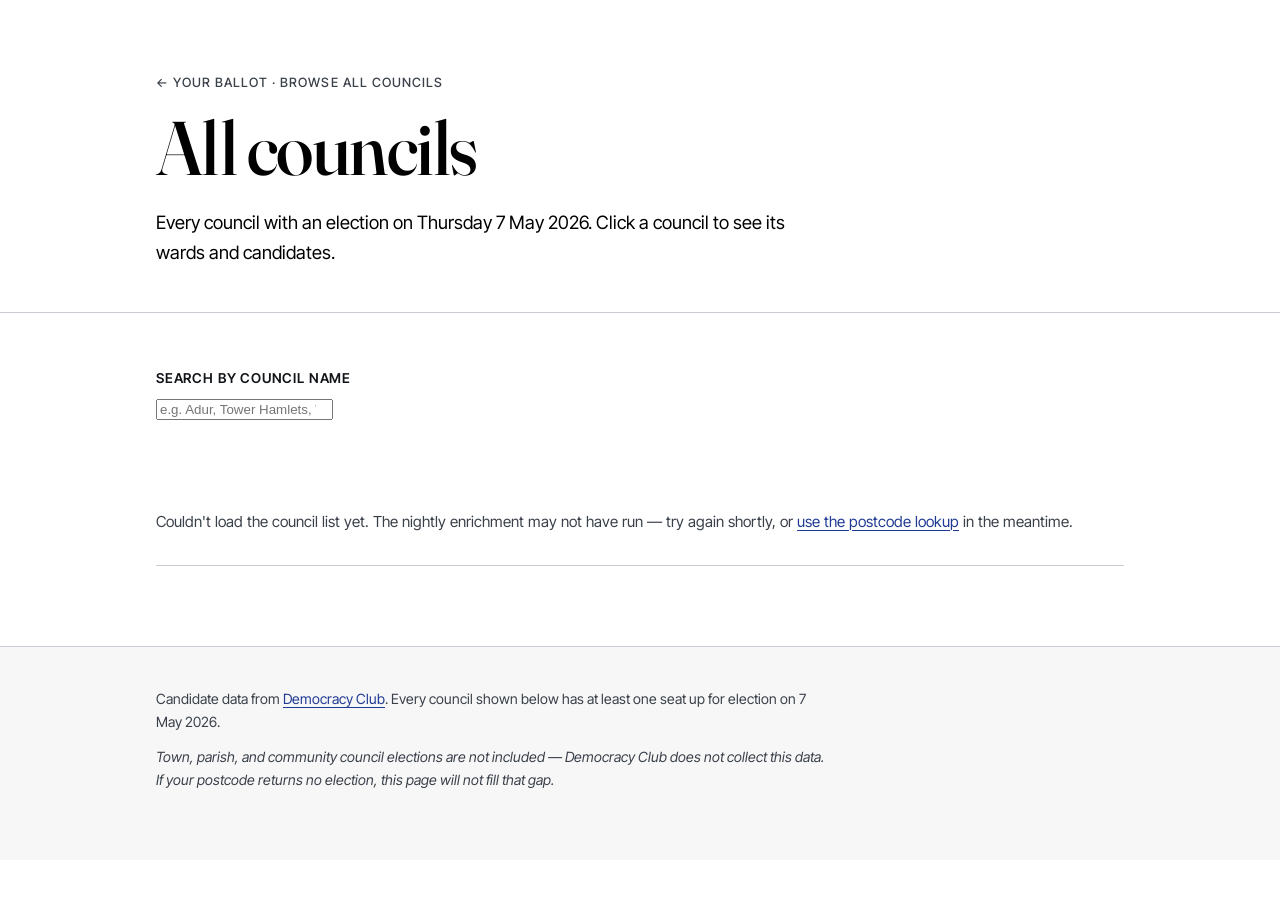
==== all.html @ 271aed16 "Add browse page for all councils with 7 May 2026 elections - all.html: searchable, expandable list o" ====
<!DOCTYPE html>
<html lang="en-GB">
<head>
  <meta charset="UTF-8" />
  <meta name="viewport" content="width=device-width, initial-scale=1.0" />
  <meta name="color-scheme" content="light only" />
  <meta name="theme-color" content="#ffffff" />
  <title>Browse all councils · Your Ballot</title>
  <meta name="description" content="Every UK council with elections on Thursday 7 May 2026, with wards and candidates." />

  <link rel="preconnect" href="https://fonts.googleapis.com" />
  <link rel="preconnect" href="https://fonts.gstatic.com" crossorigin />
  <link
    href="https://fonts.googleapis.com/css2?family=Fraunces:opsz,wght@9..144,400;9..144,500;9..144,600;9..144,700&family=Inter+Tight:wght@400;500;600&display=swap"
    rel="stylesheet"
  />

  <link rel="stylesheet" href="css/styles.css" />
</head>
<body>
  <a href="#main" class="skip-link">Skip to content</a>

  <header class="site-header">
    <div class="container">
      <p class="eyebrow"><a href="./" class="back-link">← Your Ballot</a> &middot; Browse all councils</p>
      <h1 class="site-title">All councils</h1>
      <p class="site-tagline" id="all-tagline">
        Every council with an election on Thursday 7 May 2026.
        Click a council to see its wards and candidates.
      </p>
    </div>
  </header>

  <main id="main" class="container">

    <section class="search-section" aria-labelledby="search-heading">
      <h2 id="search-heading" class="visually-hidden">Search councils</h2>
      <label for="council-search" class="postcode-label">Search by council name</label>
      <div class="postcode-row">
        <input
          id="council-search"
          type="search"
          inputmode="text"
          autocomplete="off"
          spellcheck="false"
          placeholder="e.g. Adur, Tower Hamlets, Westminster"
        />
      </div>
      <p id="all-summary" class="postcode-help" aria-live="polite">Loading councils…</p>
    </section>

    <section class="status-region" id="all-status" aria-live="polite"></section>

    <section id="council-list" class="council-list" aria-label="Councils list"></section>

    <section id="no-match" class="no-election" hidden>
      <h2>No councils match your search</h2>
      <p>Try a different name or clear the search box to see all councils.</p>
    </section>
  </main>

  <footer class="site-footer">
    <div class="container">
      <p>
        Candidate data from
        <a href="https://candidates.democracyclub.org.uk/" rel="noopener">Democracy Club</a>.
        Every council shown below has at least one seat up for election on 7 May 2026.
      </p>
      <p class="disclaimer">
        Town, parish, and community council elections are not included — Democracy Club does not
        collect this data. If your postcode returns no election, this page will not fill that gap.
      </p>
    </div>
  </footer>

  <script src="js/all.js" defer></script>
</body>
</html>
---- css/styles.css ----
/* ============================================================
   Your Ballot — Clean, minimal, serious
   ============================================================ */

html {
  color-scheme: light only;
  background: #ffffff;
}

:root {
  --ink:        #000000;  /* pure black for main body text */
  --ink-soft:   #111418;  /* near-black for secondary text */
  --ink-mute:   #3a4049;  /* darker grey for labels/meta (was #6b7280) */
  --line:       #c9cdd3;  /* stronger so structure reads clearly */
  --line-soft:  #e7e7ea;
  --paper:      #ffffff;
  --paper-alt:  #f7f7f8;
  --accent:     #1f3a93;  /* deep civic blue, used sparingly */
  --accent-ink: #ffffff;
  --danger:     #a01810;

  --serif: "Fraunces", Georgia, "Times New Roman", serif;
  --sans:  "Inter Tight", -apple-system, BlinkMacSystemFont, "Segoe UI", sans-serif;

  --max:   1040px;
  --pad:   clamp(1.25rem, 3vw, 2.25rem);
}

/* ---------- Reset-ish ---------- */
*, *::before, *::after { box-sizing: border-box; }
html { -webkit-text-size-adjust: 100%; }
body {
  margin: 0;
  font-family: var(--sans);
  color: var(--ink);
  background: var(--paper);
  line-height: 1.65;
  font-size: 18px;
  -webkit-font-smoothing: antialiased;
  -moz-osx-font-smoothing: grayscale;
}
img { max-width: 100%; display: block; }
a { color: var(--accent); text-decoration-thickness: 1px; text-underline-offset: 3px; }
a:hover { text-decoration-thickness: 2px; }

/* Accessibility helpers */
.visually-hidden {
  position: absolute !important;
  width: 1px; height: 1px;
  margin: -1px; padding: 0; overflow: hidden;
  clip: rect(0 0 0 0); white-space: nowrap; border: 0;
}
.skip-link {
  position: absolute; left: -9999px; top: 0;
  background: var(--ink); color: var(--paper);
  padding: .75rem 1rem; z-index: 999;
}
.skip-link:focus { left: 1rem; top: 1rem; }

/* ---------- Layout ---------- */
.container {
  max-width: var(--max);
  margin: 0 auto;
  padding-left:  var(--pad);
  padding-right: var(--pad);
}

/* ---------- Header ---------- */
.site-header {
  padding-top:    clamp(3rem, 8vh, 6rem);
  padding-bottom: clamp(2rem, 5vh, 3.5rem);
  border-bottom: 1px solid var(--line);
}
.eyebrow {
  font-size: .8rem;
  letter-spacing: .08em;
  text-transform: uppercase;
  color: var(--ink-mute);
  margin: 0 0 1rem;
  font-weight: 500;
}
.site-title {
  font-family: var(--serif);
  font-weight: 500;
  font-size: clamp(2.75rem, 7vw, 4.75rem);
  letter-spacing: -0.02em;
  line-height: 1.02;
  margin: 0 0 1.25rem;
  font-variation-settings: "opsz" 144;
}
.site-tagline {
  font-size: 1.15rem;
  max-width: 36em;
  color: var(--ink);
  margin: 0;
}

/* ---------- Search ---------- */
.search-section {
  padding-top:    clamp(2.5rem, 6vh, 4rem);
  padding-bottom: clamp(2rem, 5vh, 3rem);
}
.postcode-form { max-width: 560px; }
.postcode-label {
  display: block;
  font-size: .85rem;
  font-weight: 600;
  text-transform: uppercase;
  letter-spacing: .06em;
  color: var(--ink-soft);
  margin-bottom: .6rem;
}
.postcode-row {
  display: flex;
  gap: .5rem;
  align-items: stretch;
}
#postcode-input {
  flex: 1 1 auto;
  min-width: 0;
  font: inherit;
  font-size: 1.15rem;
  padding: .9rem 1rem;
  border: 1.5px solid var(--ink);
  border-radius: 0;
  background: var(--paper);
  color: var(--ink);
  text-transform: uppercase;
  letter-spacing: .04em;
  transition: border-color .15s ease;
}
#postcode-input::placeholder { color: var(--ink-mute); text-transform: none; letter-spacing: 0; }
#postcode-input:focus {
  outline: 3px solid var(--accent);
  outline-offset: 2px;
}
#postcode-submit {
  font: inherit;
  font-weight: 600;
  font-size: 1rem;
  padding: .9rem 1.5rem;
  background: var(--ink);
  color: var(--paper);
  border: 1.5px solid var(--ink);
  cursor: pointer;
  display: inline-flex;
  align-items: center;
  gap: .5rem;
  transition: background .15s ease, color .15s ease;
  white-space: nowrap;
}
#postcode-submit:hover:not([disabled]) { background: var(--accent); border-color: var(--accent); }
#postcode-submit[disabled] { opacity: .6; cursor: progress; }
#postcode-submit .btn-spinner {
  display: none;
  width: 14px; height: 14px;
  border: 2px solid currentColor;
  border-right-color: transparent;
  border-radius: 50%;
  animation: spin .7s linear infinite;
}
#postcode-submit.is-loading .btn-spinner { display: inline-block; }
@keyframes spin { to { transform: rotate(360deg); } }

.postcode-help {
  margin: .75rem 0 0;
  font-size: .9rem;
  color: var(--ink-mute);
}
.postcode-error {
  margin: .9rem 0 0;
  font-size: .95rem;
  color: var(--danger);
  font-weight: 500;
}

/* ---------- Status ---------- */
.status-region { min-height: 1px; }
.status-msg {
  padding: 1rem 0;
  color: var(--ink-mute);
  font-size: .95rem;
}

/* ---------- Results ---------- */
.results { padding-bottom: 5rem; }
.results-header {
  padding: 2rem 0 2.5rem;
  border-top: 1px solid var(--line);
}
.results-kicker {
  margin: 0 0 .5rem;
  font-size: .8rem;
  letter-spacing: .08em;
  text-transform: uppercase;
  color: var(--ink-mute);
  font-weight: 500;
}
.results-heading {
  font-family: var(--serif);
  font-weight: 500;
  font-size: clamp(1.75rem, 4vw, 2.5rem);
  letter-spacing: -0.015em;
  line-height: 1.1;
  margin: 0 0 .5rem;
}
.results-sub {
  margin: 0;
  color: var(--ink);
  font-size: 1.05rem;
}

.results-grid {
  display: grid;
  gap: 0;
  border-top: 1px solid var(--line);
}

/* Candidate row - editorial list style */
.candidate {
  display: grid;
  grid-template-columns: minmax(0, 1fr) auto;
  gap: 1.5rem;
  padding: 1.75rem 0;
  border-bottom: 1px solid var(--line);
  align-items: start;
}
.candidate-main { min-width: 0; }
.candidate-name {
  font-family: var(--serif);
  font-weight: 500;
  font-size: 1.5rem;
  letter-spacing: -0.01em;
  line-height: 1.2;
  margin: 0 0 .25rem;
}
.candidate-party {
  display: inline-flex;
  align-items: center;
  gap: .5rem;
  font-size: 1rem;
  color: var(--ink);
  font-weight: 500;
}
.party-swatch {
  width: 10px; height: 10px;
  border-radius: 50%;
  background: var(--ink-mute);
  flex-shrink: 0;
}
.candidate-links {
  margin-top: .75rem;
  display: flex;
  flex-wrap: wrap;
  gap: .4rem .75rem;
  font-size: .9rem;
}
.candidate-links a {
  color: var(--ink-soft);
  text-decoration: none;
  border-bottom: 1px solid var(--line);
  padding-bottom: 1px;
  transition: color .15s, border-color .15s;
}
.candidate-links a:hover { color: var(--accent); border-bottom-color: var(--accent); }

.candidate-aside {
  text-align: right;
  font-size: .85rem;
  color: var(--ink-mute);
  white-space: nowrap;
}

/* ---------- Parties ---------- */
.parties-section {
  margin-top: 4rem;
  padding-top: 3rem;
  border-top: 1px solid var(--line);
}
.parties-heading {
  font-family: var(--serif);
  font-weight: 500;
  font-size: clamp(1.5rem, 3vw, 2rem);
  letter-spacing: -0.015em;
  margin: 0 0 .5rem;
}
.parties-note {
  color: var(--ink-mute);
  font-size: .95rem;
  margin: 0 0 2rem;
  max-width: 38em;
}
.parties-grid {
  display: grid;
  grid-template-columns: repeat(auto-fit, minmax(280px, 1fr));
  gap: 0;
  border-top: 1px solid var(--line);
}
.party-card {
  padding: 1.75rem 1.5rem 1.75rem 0;
  border-bottom: 1px solid var(--line);
  border-right: 1px solid var(--line);
}
.party-card:nth-child(even)  { padding-left: 1.5rem; padding-right: 0; border-right: none; }
@media (max-width: 640px) {
  .party-card, .party-card:nth-child(even) {
    padding: 1.5rem 0;
    border-right: none;
  }
}
.party-card-head {
  display: flex;
  align-items: center;
  gap: .75rem;
  margin-bottom: .85rem;
}
.party-card-name {
  font-family: var(--serif);
  font-weight: 500;
  font-size: 1.25rem;
  letter-spacing: -0.01em;
  margin: 0;
}
.party-card-swatch {
  width: 14px; height: 14px;
  border-radius: 50%;
  background: var(--ink-mute);
}
.party-card-summary {
  margin: 0 0 1rem;
  color: var(--ink);
  font-size: 1rem;
  line-height: 1.6;
}
.party-card-themes {
  list-style: none;
  padding: 0;
  margin: 0 0 1rem;
  display: flex;
  flex-wrap: wrap;
  gap: .35rem;
}
.party-card-themes li {
  font-size: .8rem;
  color: var(--ink-soft);
  padding: .2rem .55rem;
  border: 1px solid var(--line);
  border-radius: 999px;
  background: var(--paper-alt);
}
.party-card-link {
  font-size: .85rem;
  font-weight: 500;
}

/* ---------- No election ---------- */
.no-election {
  padding: 3rem 0 5rem;
  border-top: 1px solid var(--line);
  max-width: 42em;
}
.no-election h2 {
  font-family: var(--serif);
  font-weight: 500;
  font-size: clamp(1.5rem, 3vw, 2rem);
  letter-spacing: -0.015em;
  margin: 0 0 1rem;
}
.no-election p { color: var(--ink); }

/* ---------- Footer ---------- */
.site-footer {
  border-top: 1px solid var(--line);
  padding: 2.5rem 0 3.5rem;
  font-size: .88rem;
  color: var(--ink-mute);
  background: var(--paper-alt);
}
.site-footer p { margin: 0 0 .75rem; max-width: 48em; }
.site-footer .disclaimer { font-style: italic; }

/* ---------- Small screens ---------- */
@media (max-width: 560px) {
  .postcode-row { flex-direction: column; }
  #postcode-submit { width: 100%; justify-content: center; }
  .candidate {
    grid-template-columns: 1fr;
    gap: .5rem;
  }
  .candidate-aside { text-align: left; }
}

/* ---------- Browse link on home page ---------- */
.browse-link {
  margin: 1.75rem 0 0;
  font-size: 1rem;
  color: var(--ink-mute);
}
.browse-link a {
  color: var(--ink);
  text-decoration: none;
  border-bottom: 1.5px solid var(--ink);
  padding-bottom: 2px;
  transition: color .15s, border-color .15s;
}
.browse-link a:hover {
  color: var(--accent);
  border-bottom-color: var(--accent);
}

/* ---------- Back link in eyebrow on all.html ---------- */
.back-link {
  color: var(--ink-mute);
  text-decoration: none;
  border-bottom: 1px solid transparent;
  transition: color .15s, border-color .15s;
}
.back-link:hover {
  color: var(--ink);
  border-bottom-color: var(--ink);
}

/* ---------- Council list (all.html) ---------- */
.council-list {
  padding-bottom: 5rem;
  border-top: 1px solid var(--line);
}
.council-row {
  border-bottom: 1px solid var(--line);
}
.council-toggle {
  width: 100%;
  display: grid;
  grid-template-columns: minmax(0, 1fr) auto auto;
  gap: 1rem;
  align-items: baseline;
  padding: 1.4rem 0;
  background: none;
  border: 0;
  font: inherit;
  color: inherit;
  text-align: left;
  cursor: pointer;
  transition: background .1s ease;
}
.council-toggle:hover {
  background: var(--paper-alt);
}
.council-toggle:focus-visible {
  outline: 3px solid var(--accent);
  outline-offset: 2px;
}
.council-name {
  font-family: var(--serif);
  font-weight: 500;
  font-size: 1.3rem;
  letter-spacing: -0.01em;
  line-height: 1.25;
  color: var(--ink);
}
.council-meta {
  font-size: .88rem;
  color: var(--ink-mute);
  justify-self: end;
  white-space: nowrap;
}
.council-chevron {
  font-size: 1rem;
  color: var(--ink-mute);
  transition: transform .18s ease;
  display: inline-block;
  width: 1rem;
  text-align: center;
}
.council-row.is-open .council-chevron {
  transform: rotate(90deg);
  color: var(--ink);
}

.council-wards {
  padding: 0 0 2rem 0;
  border-top: 1px solid var(--line-soft);
  background: var(--paper-alt);
}
.ward {
  padding: 1.2rem clamp(.5rem, 2vw, 1.25rem);
  border-bottom: 1px solid var(--line-soft);
}
.ward:last-child { border-bottom: 0; }
.ward-head {
  margin-bottom: .75rem;
}
.ward-name {
  font-family: var(--serif);
  font-weight: 500;
  font-size: 1.1rem;
  letter-spacing: -0.005em;
  margin: 0 0 .15rem;
  color: var(--ink);
}
.ward-meta {
  margin: 0;
  font-size: .82rem;
  color: var(--ink-mute);
  letter-spacing: .02em;
}
.candidate-list {
  list-style: none;
  padding: 0;
  margin: 0;
  display: grid;
  gap: .2rem;
}
.candidate-item {
  display: grid;
  grid-template-columns: minmax(0, 1.2fr) minmax(0, 1fr) auto;
  gap: 1rem;
  align-items: baseline;
  padding: .55rem 0;
  border-bottom: 1px dotted var(--line);
  font-size: .95rem;
}
.candidate-item:last-child { border-bottom: 0; }
.candidate-item-name {
  color: var(--ink);
  font-weight: 500;
  overflow: hidden;
  text-overflow: ellipsis;
}
.candidate-item-party {
  display: inline-flex;
  align-items: center;
  gap: .4rem;
  color: var(--ink-soft);
  overflow: hidden;
  text-overflow: ellipsis;
}
.candidate-item-link {
  font-size: .85rem;
  color: var(--ink-soft);
  text-decoration: none;
  border-bottom: 1px solid var(--line);
  padding-bottom: 1px;
  white-space: nowrap;
  transition: color .15s, border-color .15s;
}
.candidate-item-link:hover {
  color: var(--accent);
  border-bottom-color: var(--accent);
}

@media (max-width: 640px) {
  .council-toggle {
    grid-template-columns: minmax(0, 1fr) auto;
    gap: .5rem;
    align-items: start;
  }
  .council-meta {
    grid-column: 1 / -1;
    justify-self: start;
    white-space: normal;
    font-size: .82rem;
  }
  .council-chevron {
    grid-row: 1;
    grid-column: 2;
    align-self: center;
  }
  .candidate-item {
    grid-template-columns: 1fr;
    gap: .15rem;
    padding: .7rem 0;
  }
  .candidate-item-link { justify-self: start; }
}

/* Reduced motion */
@media (prefers-reduced-motion: reduce) {
  * { animation: none !important; transition: none !important; }
}
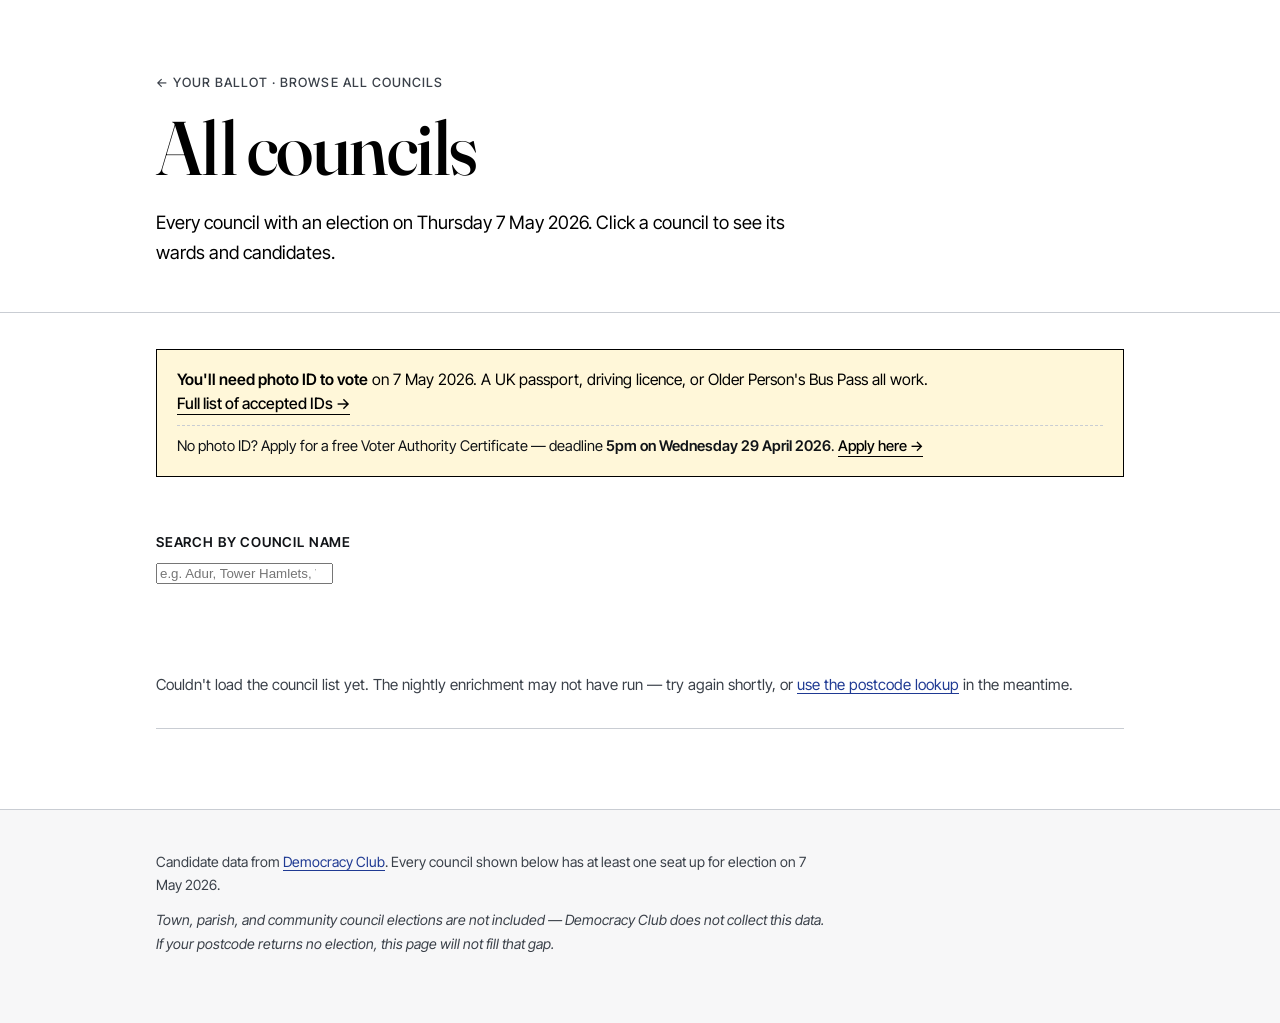
==== commit 1e825ec4: "Add voter ID reminder, polling station lookup, and share button Three voter-facing features, each st" ====
--- a/all.html
+++ b/all.html
@@ -32,6 +32,20 @@
   </header>
 
   <main id="main" class="container">
+
+    <!-- Voter ID reminder -->
+    <aside class="voter-id-banner" role="note" aria-label="Voter ID requirement">
+      <p>
+        <strong>You'll need photo ID to vote</strong> on 7 May 2026.
+        A UK passport, driving licence, or Older Person's Bus Pass all work.
+        <a href="https://www.gov.uk/how-to-vote/photo-id-youll-need" rel="noopener" target="_blank">Full list of accepted IDs →</a>
+      </p>
+      <p class="voter-id-fallback">
+        No photo ID? Apply for a free Voter Authority Certificate — deadline
+        <strong>5pm on Wednesday 29 April 2026</strong>.
+        <a href="https://www.gov.uk/apply-for-photo-id-voter-authority-certificate" rel="noopener" target="_blank">Apply here →</a>
+      </p>
+    </aside>
 
     <section class="search-section" aria-labelledby="search-heading">
       <h2 id="search-heading" class="visually-hidden">Search councils</h2>
--- a/css/styles.css
+++ b/css/styles.css
@@ -271,6 +271,59 @@
   white-space: nowrap;
 }
 
+/* ---------- Next steps (polling station + share) ---------- */
+.next-steps {
+  display: grid;
+  grid-template-columns: repeat(auto-fit, minmax(260px, 1fr));
+  gap: 0;
+  margin-top: 2.5rem;
+  border-top: 1px solid var(--line);
+}
+.next-step-link {
+  display: grid;
+  grid-template-rows: auto auto;
+  gap: .15rem;
+  padding: 1.3rem 1.25rem 1.3rem 0;
+  font: inherit;
+  background: none;
+  border: 0;
+  border-bottom: 1px solid var(--line);
+  color: var(--ink);
+  text-decoration: none;
+  text-align: left;
+  cursor: pointer;
+  transition: background .15s ease;
+}
+.next-step-link + .next-step-link {
+  padding-left: 1.25rem;
+  padding-right: 0;
+  border-left: 1px solid var(--line);
+}
+@media (max-width: 640px) {
+  .next-step-link + .next-step-link {
+    padding-left: 0;
+    border-left: none;
+  }
+}
+.next-step-link:hover {
+  background: var(--paper-alt);
+}
+.next-step-link:focus-visible {
+  outline: 3px solid var(--accent);
+  outline-offset: -2px;
+}
+.next-step-label {
+  font-family: var(--serif);
+  font-weight: 500;
+  font-size: 1.15rem;
+  letter-spacing: -0.005em;
+  color: var(--ink);
+}
+.next-step-host {
+  font-size: .85rem;
+  color: var(--ink-mute);
+}
+
 /* ---------- Parties ---------- */
 .parties-section {
   margin-top: 4rem;
@@ -388,6 +441,45 @@
     gap: .5rem;
   }
   .candidate-aside { text-align: left; }
+}
+
+/* ---------- Voter ID reminder banner ---------- */
+.voter-id-banner {
+  margin-top: clamp(1.5rem, 4vh, 2.25rem);
+  padding: 1.1rem 1.25rem;
+  border: 1.5px solid var(--ink);
+  background: #fff7d9;
+  color: var(--ink);
+  font-size: .98rem;
+  line-height: 1.55;
+}
+.voter-id-banner p {
+  margin: 0;
+}
+.voter-id-banner p + p {
+  margin-top: .55rem;
+  padding-top: .55rem;
+  border-top: 1px dashed var(--line);
+}
+.voter-id-banner .voter-id-fallback {
+  font-size: .92rem;
+  color: var(--ink-soft);
+}
+.voter-id-banner strong {
+  font-weight: 600;
+}
+.voter-id-banner a {
+  color: var(--ink);
+  font-weight: 500;
+  text-decoration: none;
+  border-bottom: 1.5px solid var(--ink);
+  padding-bottom: 1px;
+  white-space: nowrap;
+  transition: color .15s, border-color .15s;
+}
+.voter-id-banner a:hover {
+  color: var(--accent);
+  border-bottom-color: var(--accent);
 }
 
 /* ---------- Browse link on home page ---------- */
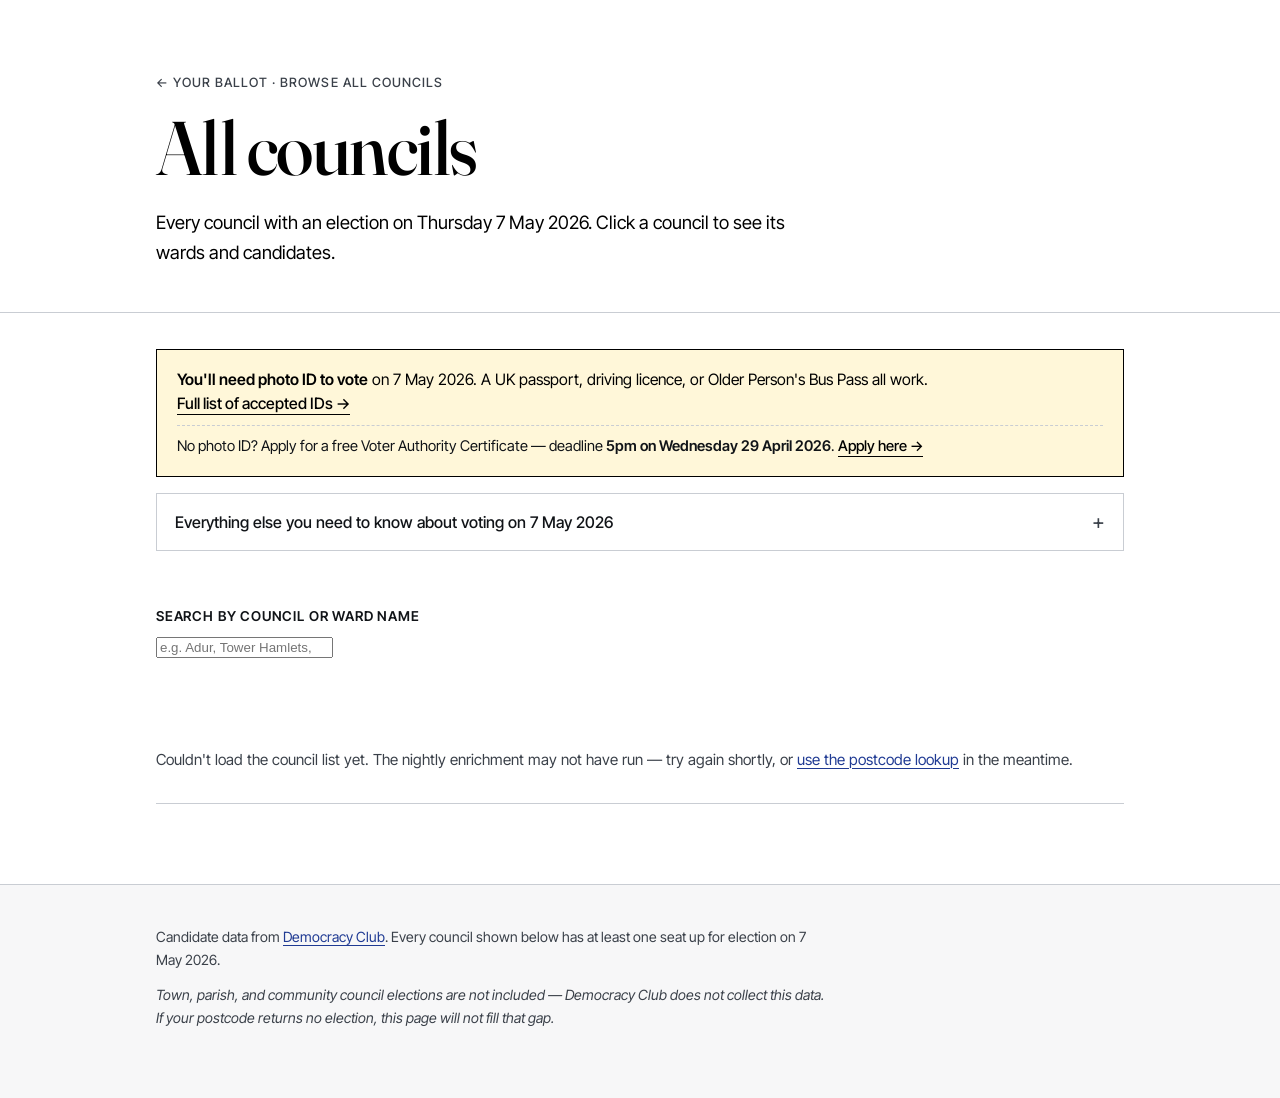
==== commit b019c1db: "Polish pass: favicon, og:image, SEO, election-day info, print CSS, ward search Five additions, each " ====
--- a/all.html
+++ b/all.html
@@ -6,7 +6,25 @@
   <meta name="color-scheme" content="light only" />
   <meta name="theme-color" content="#ffffff" />
   <title>Browse all councils · Your Ballot</title>
-  <meta name="description" content="Every UK council with elections on Thursday 7 May 2026, with wards and candidates." />
+  <meta name="description" content="Every UK council with elections on Thursday 7 May 2026, with wards and candidates. Non-partisan, ad-free, no accounts." />
+
+  <!-- Favicon -->
+  <link rel="icon" type="image/svg+xml" href="favicon.svg" />
+
+  <!-- Canonical + Open Graph + Twitter -->
+  <link rel="canonical" href="https://civictoolbox.github.io/your-ballot/all.html" />
+  <meta property="og:type" content="website" />
+  <meta property="og:url" content="https://civictoolbox.github.io/your-ballot/all.html" />
+  <meta property="og:title" content="Browse all councils · Your Ballot" />
+  <meta property="og:description" content="Every UK council with a local election on Thursday 7 May 2026 — wards, seats, candidates." />
+  <meta property="og:image" content="https://civictoolbox.github.io/your-ballot/og-image.png" />
+  <meta property="og:image:width" content="1200" />
+  <meta property="og:image:height" content="630" />
+  <meta property="og:locale" content="en_GB" />
+  <meta name="twitter:card" content="summary_large_image" />
+  <meta name="twitter:title" content="Browse all councils · Your Ballot" />
+  <meta name="twitter:description" content="Every UK council with a local election on Thursday 7 May 2026." />
+  <meta name="twitter:image" content="https://civictoolbox.github.io/your-ballot/og-image.png" />
 
   <link rel="preconnect" href="https://fonts.googleapis.com" />
   <link rel="preconnect" href="https://fonts.gstatic.com" crossorigin />
@@ -47,9 +65,30 @@
       </p>
     </aside>
 
+    <!-- Election day details -->
+    <details class="election-day" aria-label="Everything else you need to know about voting">
+      <summary>Everything else you need to know about voting on 7 May 2026</summary>
+      <div class="election-day-body">
+        <dl>
+          <dt>Polling hours</dt>
+          <dd>Polling stations are open from <strong>7am to 10pm</strong> on Thursday 7 May 2026. If you're in the queue at 10pm, you can still vote.</dd>
+          <dt>Where to vote</dt>
+          <dd>You can only vote at the polling station printed on your poll card. Look up yours at <a href="https://wheredoivote.co.uk/" rel="noopener" target="_blank">wheredoivote.co.uk</a>. Don't have a poll card? You can still vote — just bring photo ID.</dd>
+          <dt>Accessibility</dt>
+          <dd>Every polling station has a Tactile Voting Device for visually impaired voters. You can also bring a companion to help you, or ask the Presiding Officer for assistance.</dd>
+          <dt>Postal and proxy vote deadlines</dt>
+          <dd>Postal vote applications must reach your council by <strong>5pm on Wednesday 22 April 2026</strong>. Proxy vote applications close at <strong>5pm on Wednesday 29 April 2026</strong>. Apply at <a href="https://www.gov.uk/apply-postal-vote" rel="noopener" target="_blank">gov.uk/apply-postal-vote</a> or <a href="https://www.gov.uk/apply-vote-proxy" rel="noopener" target="_blank">gov.uk/apply-vote-proxy</a>.</dd>
+          <dt>Can't make it on the day?</dt>
+          <dd>Apply for an emergency proxy vote up to <strong>5pm on 7 May 2026</strong> if something unexpected (illness, work) means you can't get to your polling station.</dd>
+          <dt>If you make a mistake on your ballot</dt>
+          <dd>Ask the Presiding Officer for a replacement. They'll mark your first paper as spoilt and give you a fresh one.</dd>
+        </dl>
+      </div>
+    </details>
+
     <section class="search-section" aria-labelledby="search-heading">
       <h2 id="search-heading" class="visually-hidden">Search councils</h2>
-      <label for="council-search" class="postcode-label">Search by council name</label>
+      <label for="council-search" class="postcode-label">Search by council or ward name</label>
       <div class="postcode-row">
         <input
           id="council-search"
@@ -57,7 +96,7 @@
           inputmode="text"
           autocomplete="off"
           spellcheck="false"
-          placeholder="e.g. Adur, Tower Hamlets, Westminster"
+          placeholder="e.g. Adur, Tower Hamlets, Bethnal Green"
         />
       </div>
       <p id="all-summary" class="postcode-help" aria-live="polite">Loading councils…</p>
--- a/css/styles.css
+++ b/css/styles.css
@@ -482,6 +482,74 @@
   border-bottom-color: var(--accent);
 }
 
+/* ---------- Election day details (collapsible) ---------- */
+.election-day {
+  margin-top: 1rem;
+  border: 1px solid var(--line);
+  background: var(--paper);
+}
+.election-day > summary {
+  padding: .95rem 1.1rem;
+  font-weight: 500;
+  font-size: 1rem;
+  color: var(--ink-soft);
+  cursor: pointer;
+  list-style: none;
+  position: relative;
+  padding-right: 2.2rem;
+  transition: background .15s ease;
+}
+.election-day > summary::-webkit-details-marker { display: none; }
+.election-day > summary::after {
+  content: "+";
+  position: absolute;
+  right: 1.1rem;
+  top: 50%;
+  transform: translateY(-50%);
+  font-size: 1.3rem;
+  color: var(--ink-mute);
+  line-height: 1;
+  font-weight: 400;
+}
+.election-day[open] > summary::after { content: "−"; }
+.election-day > summary:hover { background: var(--paper-alt); }
+.election-day > summary:focus-visible {
+  outline: 3px solid var(--accent);
+  outline-offset: -3px;
+}
+.election-day-body {
+  padding: .25rem 1.1rem 1.25rem;
+  border-top: 1px solid var(--line-soft);
+}
+.election-day-body dl {
+  margin: 0;
+  display: grid;
+  gap: 1.1rem;
+}
+.election-day-body dt {
+  font-weight: 600;
+  font-size: .95rem;
+  color: var(--ink);
+  margin-top: .5rem;
+}
+.election-day-body dd {
+  margin: .25rem 0 0;
+  color: var(--ink-soft);
+  font-size: .95rem;
+  line-height: 1.55;
+}
+.election-day-body a {
+  color: var(--ink);
+  text-decoration: none;
+  border-bottom: 1.5px solid var(--line);
+  padding-bottom: 1px;
+  transition: color .15s, border-color .15s;
+}
+.election-day-body a:hover {
+  color: var(--accent);
+  border-bottom-color: var(--accent);
+}
+
 /* ---------- Browse link on home page ---------- */
 .browse-link {
   margin: 1.75rem 0 0;
@@ -579,6 +647,11 @@
   border-bottom: 1px solid var(--line-soft);
 }
 .ward:last-child { border-bottom: 0; }
+.ward.is-match {
+  background: #fff7d9;
+  border-left: 3px solid var(--ink);
+  padding-left: calc(clamp(.5rem, 2vw, 1.25rem) - 3px);
+}
 .ward-head {
   margin-bottom: .75rem;
 }
@@ -670,3 +743,119 @@
 @media (prefers-reduced-motion: reduce) {
   * { animation: none !important; transition: none !important; }
 }
+
+/* ---------- Print stylesheet ----------
+   Voters may print their postcode result to take to the polling station.
+   Strip everything interactive; keep the ballot info and polling station link.
+*/
+@media print {
+  :root { color-scheme: light; }
+  body {
+    background: #fff;
+    color: #000;
+    font-size: 11pt;
+    line-height: 1.4;
+  }
+  /* Hide scaffolding that's useless on paper */
+  .skip-link,
+  .site-header,
+  .browse-link,
+  .search-section,
+  #status-region,
+  #no-election,
+  #share-btn,
+  .election-day,
+  .parties-note,
+  .site-footer {
+    display: none !important;
+  }
+  /* Fuller-bleed and let it flow naturally */
+  .container { max-width: none; padding: 0; }
+  main#main { padding: 0 1cm; }
+
+  /* Voter ID banner — keep, simplify */
+  .voter-id-banner {
+    margin: 0 0 1rem;
+    padding: .5rem .75rem;
+    border: 1pt solid #000;
+    background: #fff;
+    color: #000;
+    font-size: 10pt;
+    page-break-inside: avoid;
+  }
+
+  /* Results — the main point */
+  .results { padding: 0; }
+  .results-header {
+    padding: 0 0 .6rem;
+    border: 0;
+    border-bottom: 1pt solid #000;
+  }
+  .results-heading { font-size: 20pt; color: #000; }
+  .results-kicker,
+  .results-sub { color: #000; }
+
+  .results-grid { border-top: 0; }
+  .candidate {
+    padding: .5rem 0;
+    border-bottom: 1pt dotted #666;
+    break-inside: avoid;
+  }
+  .candidate-name { font-size: 13pt; color: #000; }
+  .candidate-links { display: none; } /* links aren't useful on paper */
+  .party-swatch { border: .5pt solid #000; }
+
+  /* Next steps — show only the polling-station address link (not share) */
+  .next-steps {
+    margin-top: 1rem;
+    padding-top: .5rem;
+    border-top: 1pt solid #000;
+    display: block;
+  }
+  .next-step-button { display: none; }
+  .next-step-link {
+    display: block;
+    padding: 0;
+    border: 0 !important;
+    color: #000;
+  }
+  .next-step-link:hover { background: none; }
+  .next-step-label { font-size: 12pt; }
+  .next-step-host { color: #666; font-size: 10pt; }
+  .next-step-link::after {
+    content: " (" attr(href) ")";
+    font-size: 9pt;
+    color: #666;
+    font-family: var(--sans);
+  }
+
+  /* Parties section — keep but simplified */
+  .parties-section {
+    margin-top: 1rem;
+    padding-top: .5rem;
+    border-top: 1pt solid #000;
+    page-break-before: avoid;
+  }
+  .parties-heading { font-size: 14pt; color: #000; }
+  .parties-grid { display: block; border: 0; }
+  .party-card {
+    padding: .6rem 0;
+    border: 0;
+    border-bottom: 1pt dotted #666;
+    break-inside: avoid;
+  }
+  .party-card:nth-child(even) { padding-left: 0; padding-right: 0; }
+  .party-card-name { color: #000; font-size: 12pt; }
+  .party-card-summary { color: #000; font-size: 10pt; }
+  .party-card-themes, .party-card-link { display: none; }
+
+  /* Browse-page council list on paper: show council names + counts only */
+  .council-wards { display: none; }
+  .council-toggle {
+    padding: .35rem 0;
+    cursor: auto;
+  }
+  .council-chevron { display: none; }
+  .council-name { font-size: 11pt; }
+  .council-meta { font-size: 9pt; color: #000; }
+}
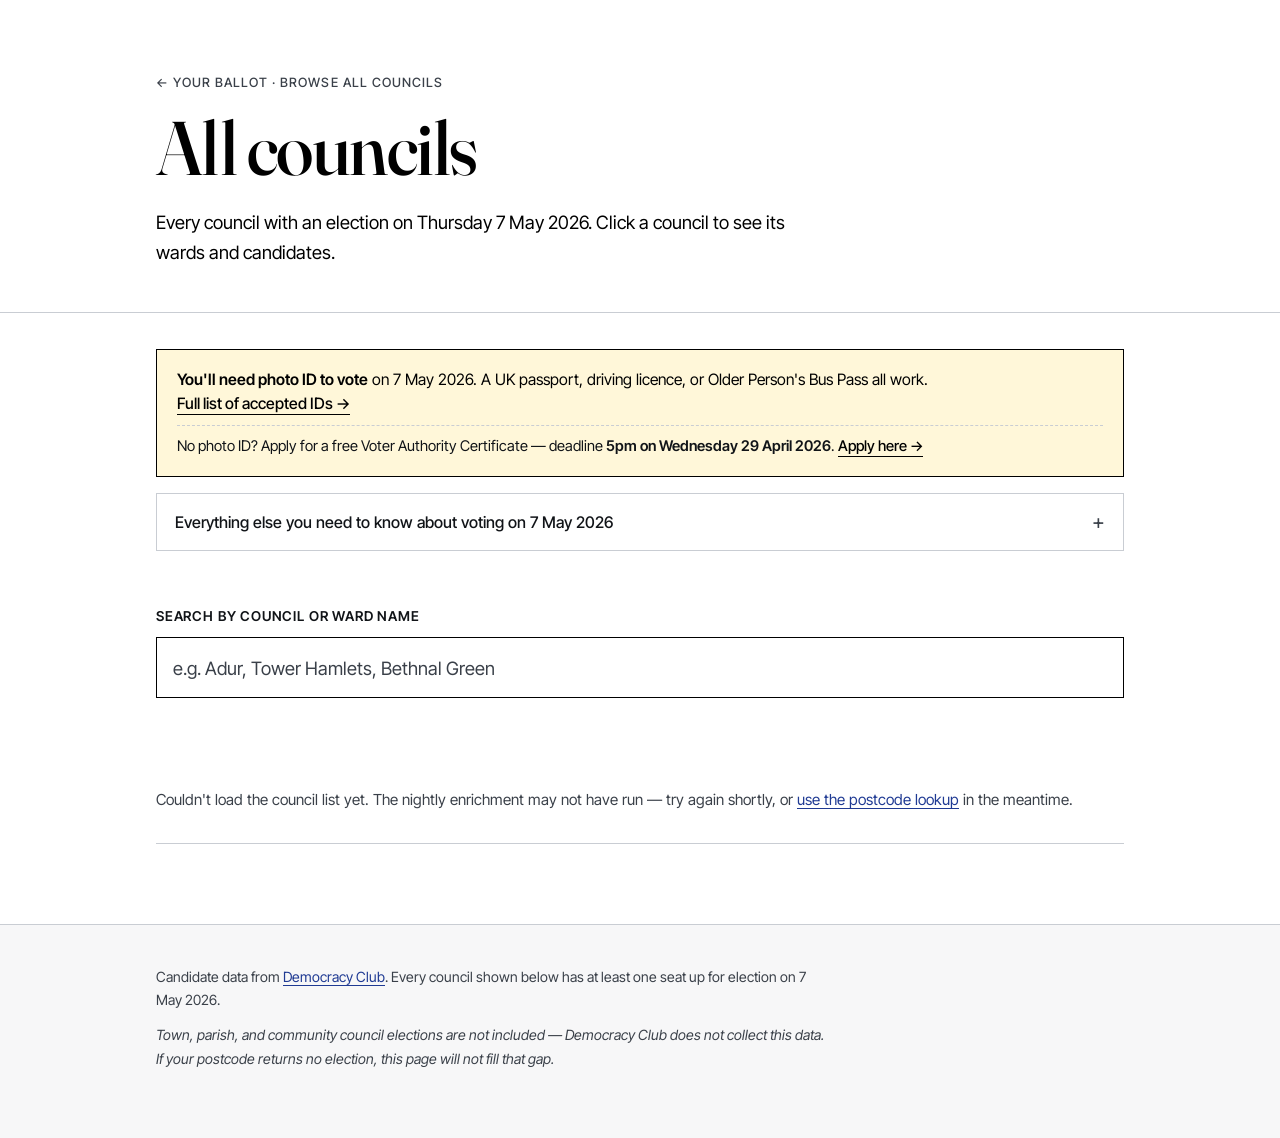
==== commit 3aa7895c: "Add JSON-LD structured data and <noscript> fallback - Schema.org WebSite + Event on index.html (elec" ====
--- a/all.html
+++ b/all.html
@@ -34,9 +34,35 @@
   />
 
   <link rel="stylesheet" href="css/styles.css" />
+
+  <script type="application/ld+json">
+  {
+    "@context": "https://schema.org",
+    "@type": "CollectionPage",
+    "url": "https://civictoolbox.github.io/your-ballot/all.html",
+    "name": "Browse all councils · Your Ballot",
+    "description": "Every UK council with a local election on Thursday 7 May 2026 — wards, seats, and candidates.",
+    "inLanguage": "en-GB",
+    "isPartOf": {
+      "@type": "WebSite",
+      "@id": "https://civictoolbox.github.io/your-ballot/#website"
+    }
+  }
+  </script>
 </head>
 <body>
   <a href="#main" class="skip-link">Skip to content</a>
+
+  <noscript>
+    <aside class="voter-id-banner" role="note" style="margin:1rem auto;max-width:1040px;">
+      <p>
+        <strong>This site needs JavaScript</strong> to list the councils.
+        If you can't enable JS, head straight to
+        <a href="https://whocanivotefor.co.uk/" rel="noopener">whocanivotefor.co.uk</a>
+        — Democracy Club's own tool — which works without JavaScript.
+      </p>
+    </aside>
+  </noscript>
 
   <header class="site-header">
     <div class="container">
--- a/css/styles.css
+++ b/css/styles.css
@@ -115,7 +115,8 @@
   gap: .5rem;
   align-items: stretch;
 }
-#postcode-input {
+#postcode-input,
+#council-search {
   flex: 1 1 auto;
   min-width: 0;
   font: inherit;
@@ -129,8 +130,10 @@
   letter-spacing: .04em;
   transition: border-color .15s ease;
 }
-#postcode-input::placeholder { color: var(--ink-mute); text-transform: none; letter-spacing: 0; }
-#postcode-input:focus {
+#postcode-input::placeholder,
+#council-search::placeholder { color: var(--ink-mute); text-transform: none; letter-spacing: 0; }
+#postcode-input:focus,
+#council-search:focus {
   outline: 3px solid var(--accent);
   outline-offset: 2px;
 }
@@ -150,6 +153,10 @@
   white-space: nowrap;
 }
 #postcode-submit:hover:not([disabled]) { background: var(--accent); border-color: var(--accent); }
+#postcode-submit:focus-visible {
+  outline: 3px solid var(--accent);
+  outline-offset: 3px;
+}
 #postcode-submit[disabled] { opacity: .6; cursor: progress; }
 #postcode-submit .btn-spinner {
   display: none;
@@ -566,6 +573,11 @@
 .browse-link a:hover {
   color: var(--accent);
   border-bottom-color: var(--accent);
+}
+.browse-link a:focus-visible,
+.back-link:focus-visible {
+  outline: 3px solid var(--accent);
+  outline-offset: 3px;
 }
 
 /* ---------- Back link in eyebrow on all.html ---------- */
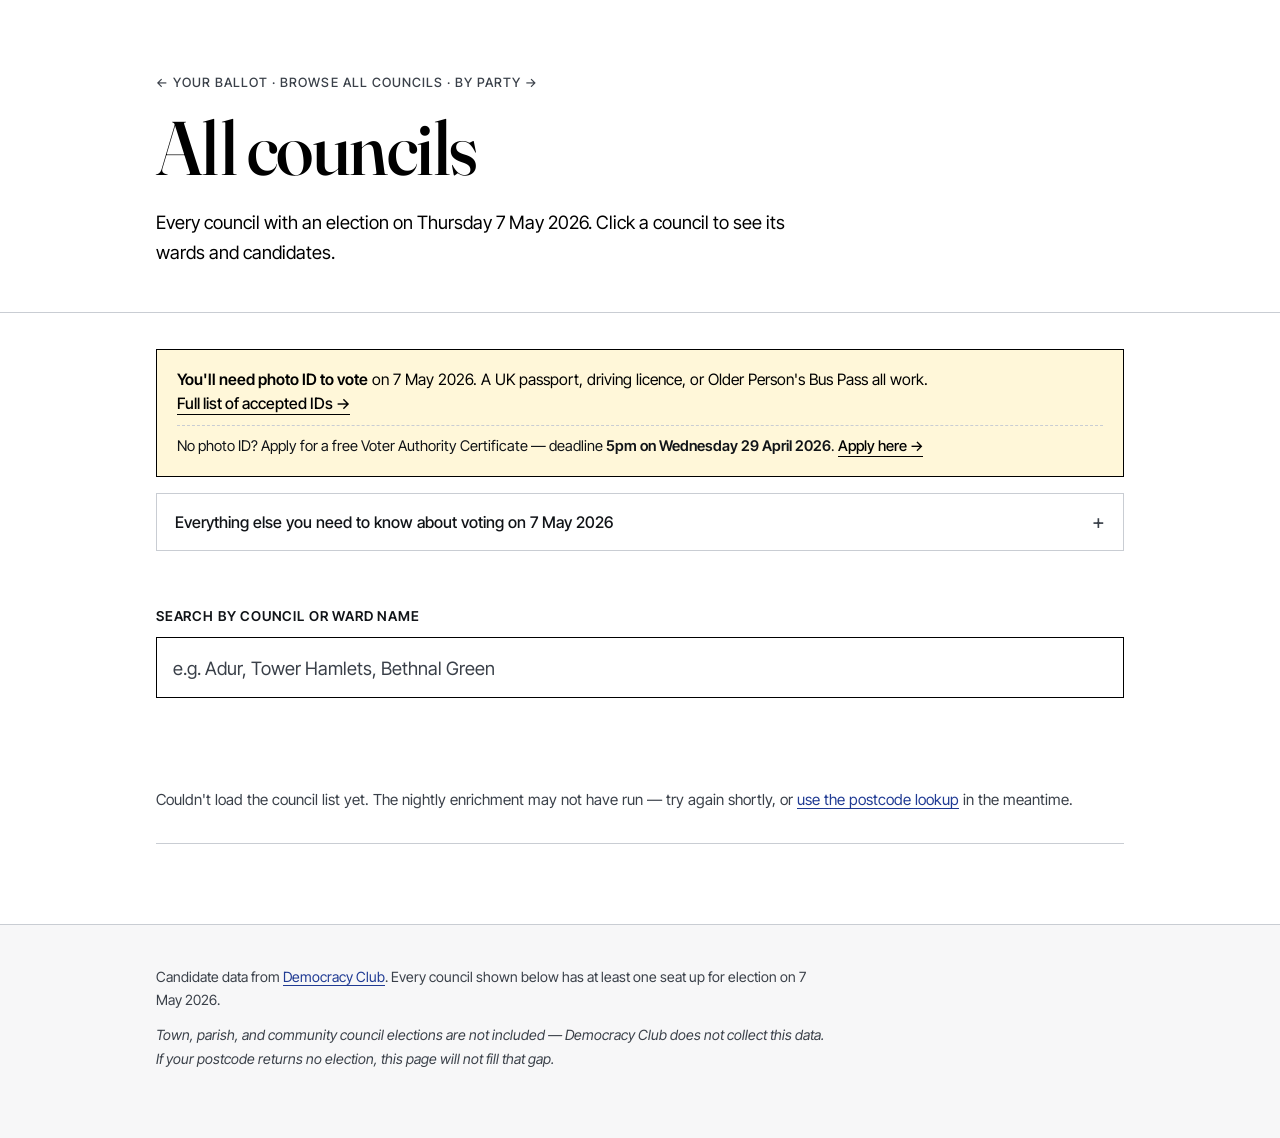
==== commit 70bce439: "Add parties.html — candidates grouped by party New top-level view: every party standing a candidate " ====
--- a/all.html
+++ b/all.html
@@ -66,7 +66,7 @@
 
   <header class="site-header">
     <div class="container">
-      <p class="eyebrow"><a href="./" class="back-link">← Your Ballot</a> &middot; Browse all councils</p>
+      <p class="eyebrow"><a href="./" class="back-link">← Your Ballot</a> &middot; Browse all councils &middot; <a href="parties.html" class="back-link">By party →</a></p>
       <h1 class="site-title">All councils</h1>
       <p class="site-tagline" id="all-tagline">
         Every council with an election on Thursday 7 May 2026.
--- a/css/styles.css
+++ b/css/styles.css
@@ -574,10 +574,27 @@
   color: var(--accent);
   border-bottom-color: var(--accent);
 }
+.browse-link a + a {
+  margin-left: 1.25rem;
+}
 .browse-link a:focus-visible,
 .back-link:focus-visible {
   outline: 3px solid var(--accent);
   outline-offset: 3px;
+}
+
+/* ---------- Party row tweaks on parties.html ---------- */
+.party-row .council-name {
+  display: inline-flex;
+  align-items: center;
+  gap: .7rem;
+}
+.party-detail .ward .ward-name {
+  font-size: 1rem;
+  color: var(--ink-soft);
+  font-family: var(--sans);
+  font-weight: 600;
+  letter-spacing: 0;
 }
 
 /* ---------- Back link in eyebrow on all.html ---------- */
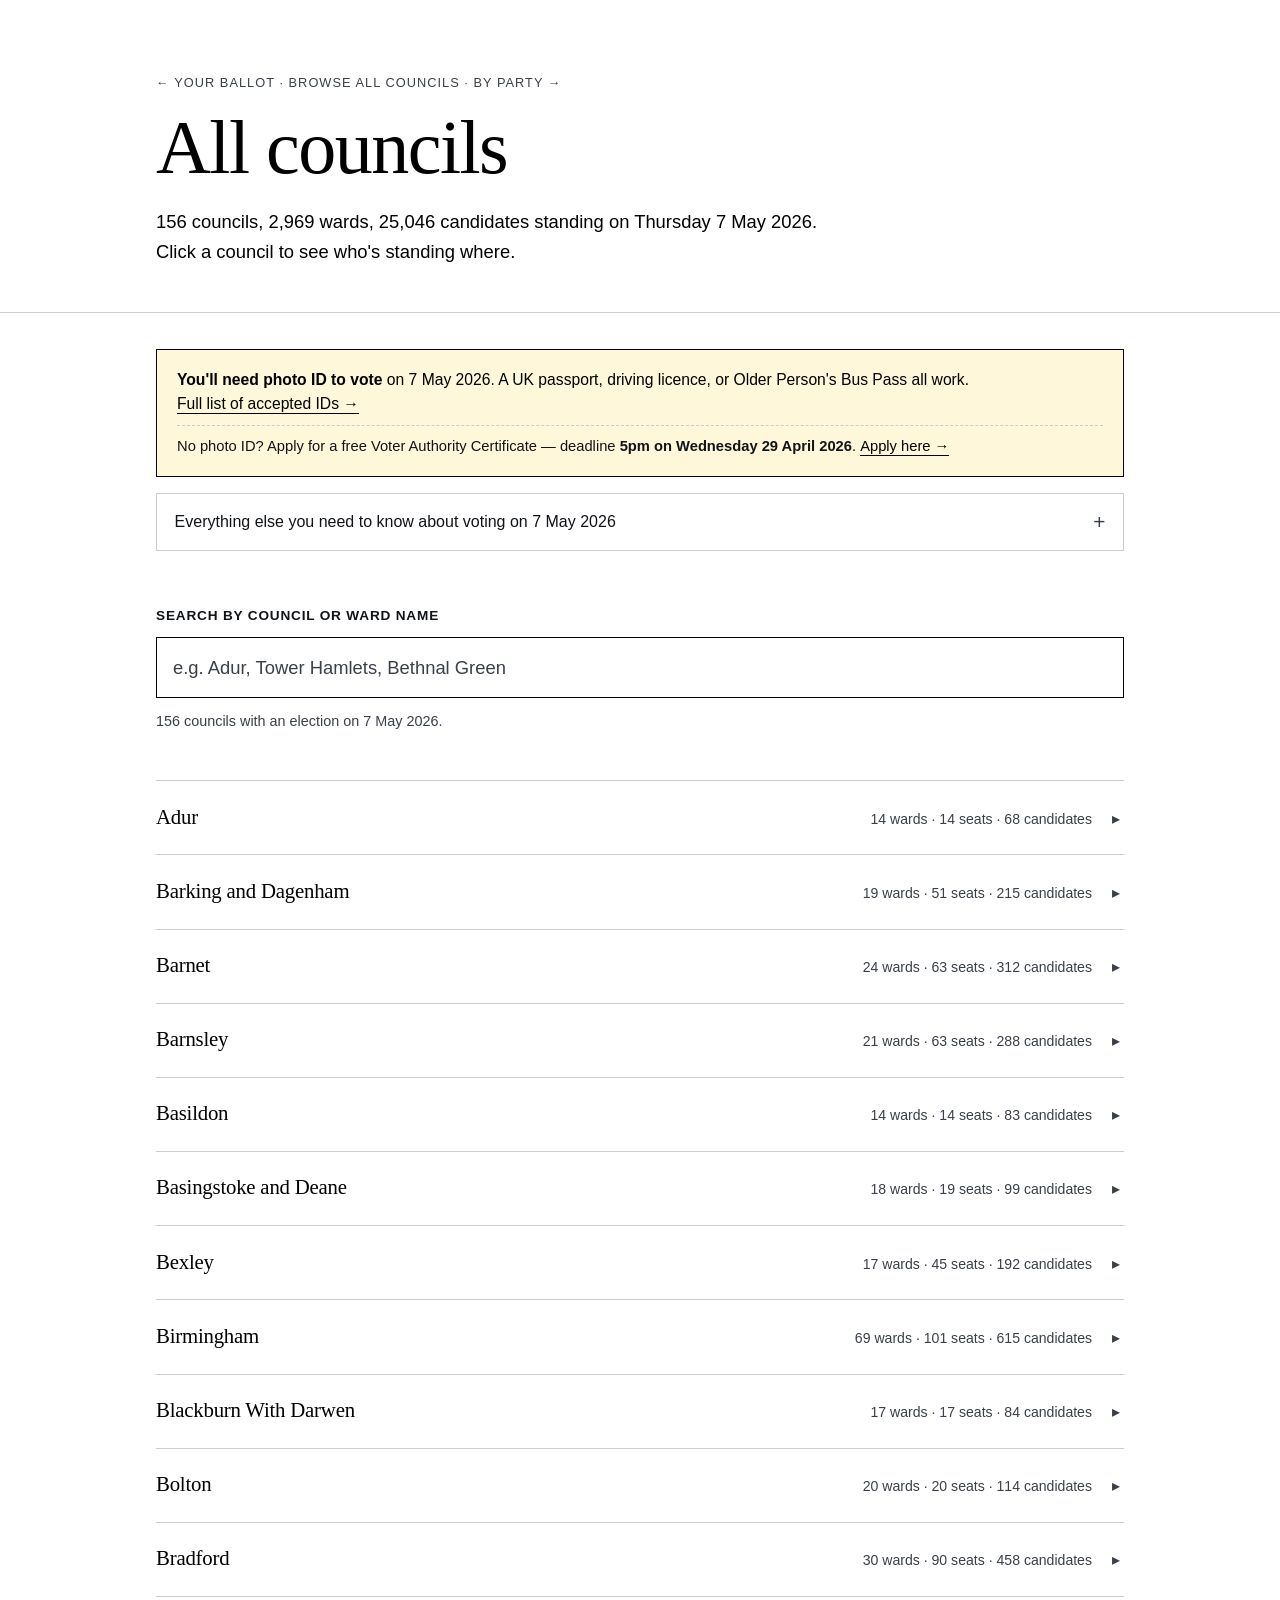
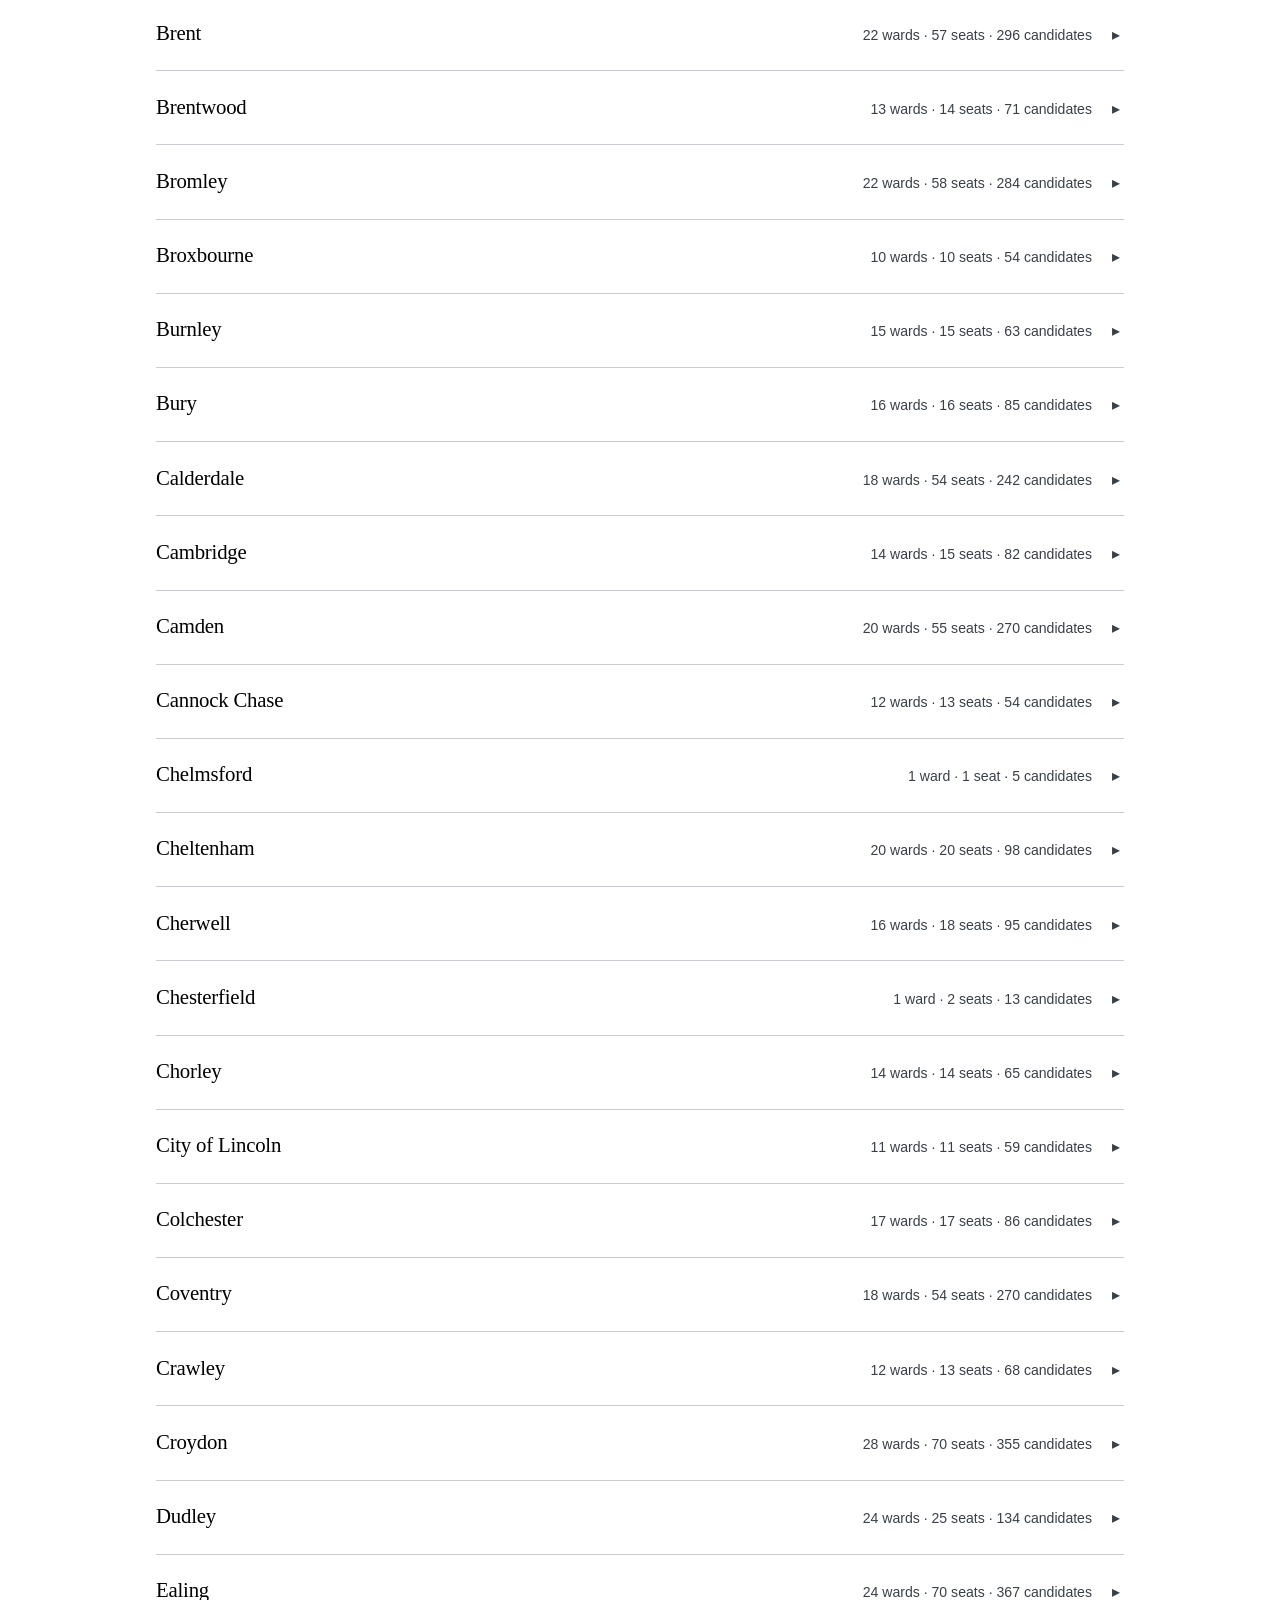
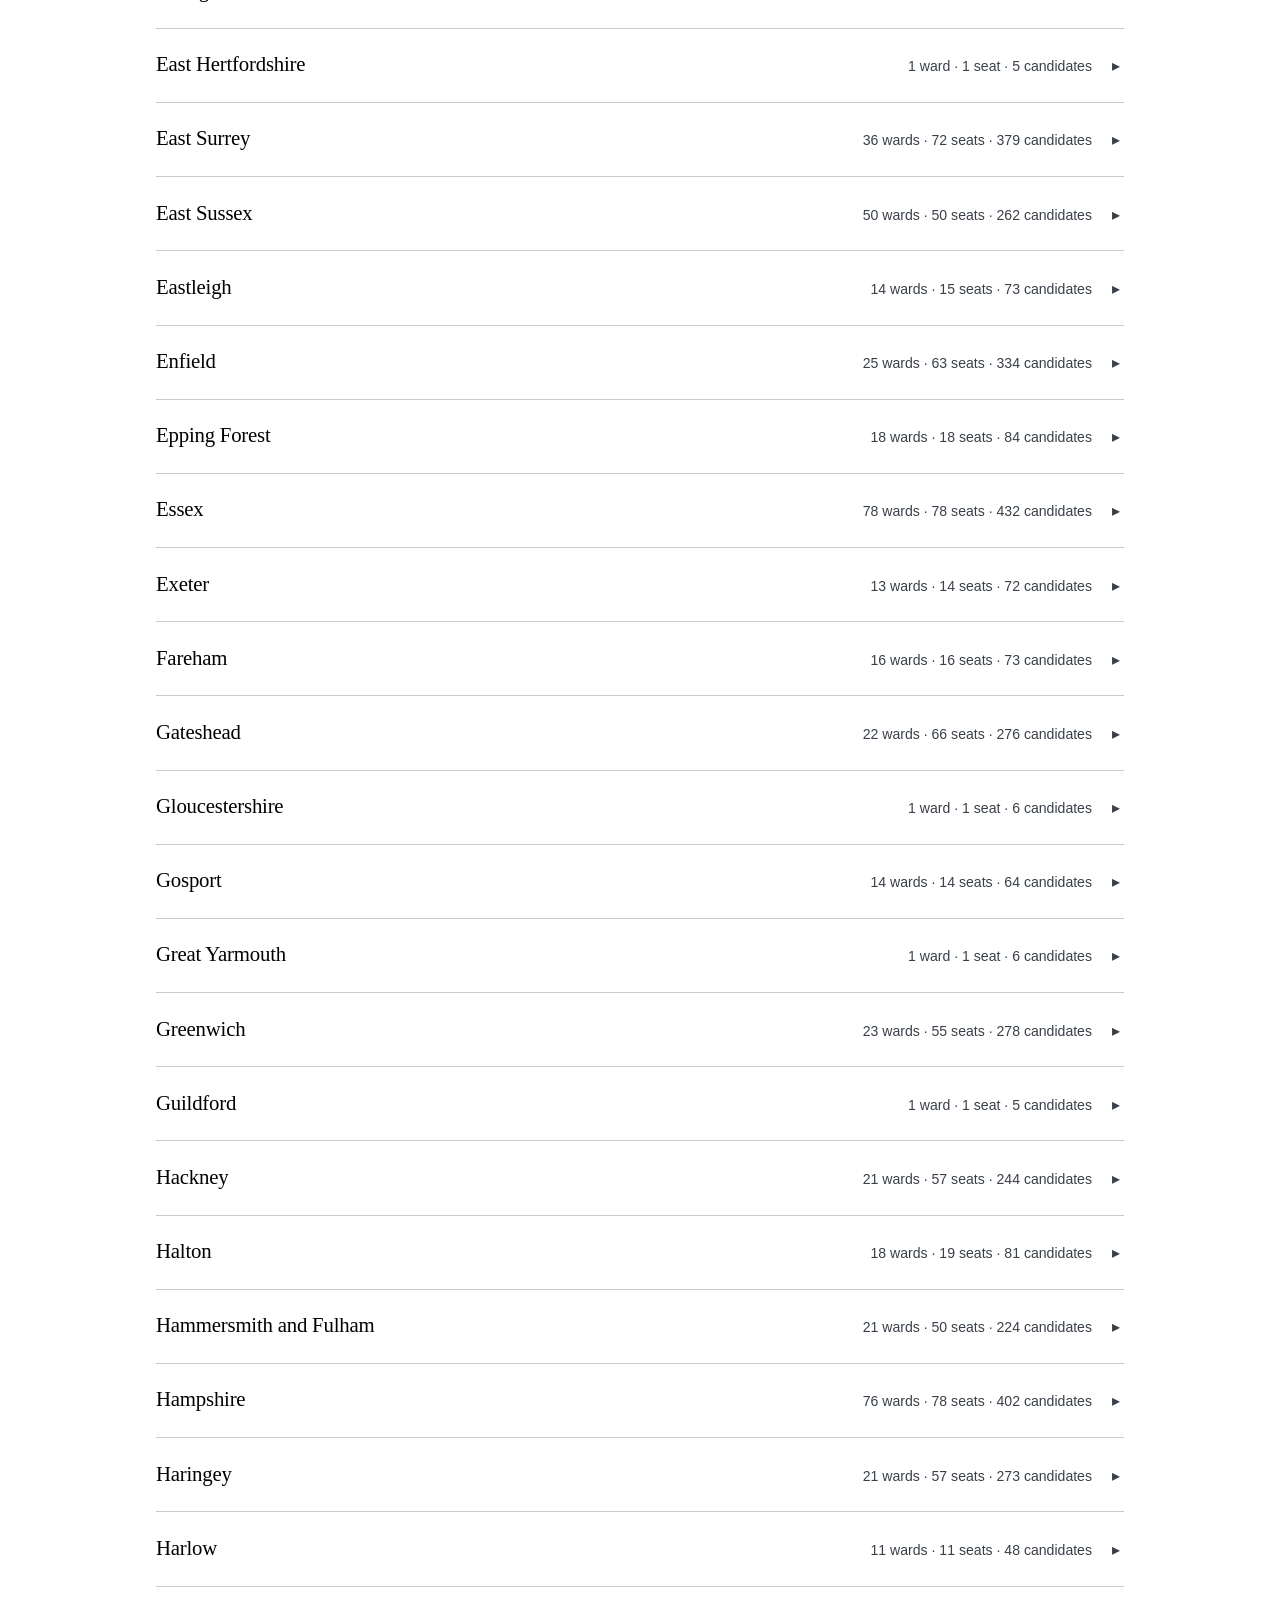
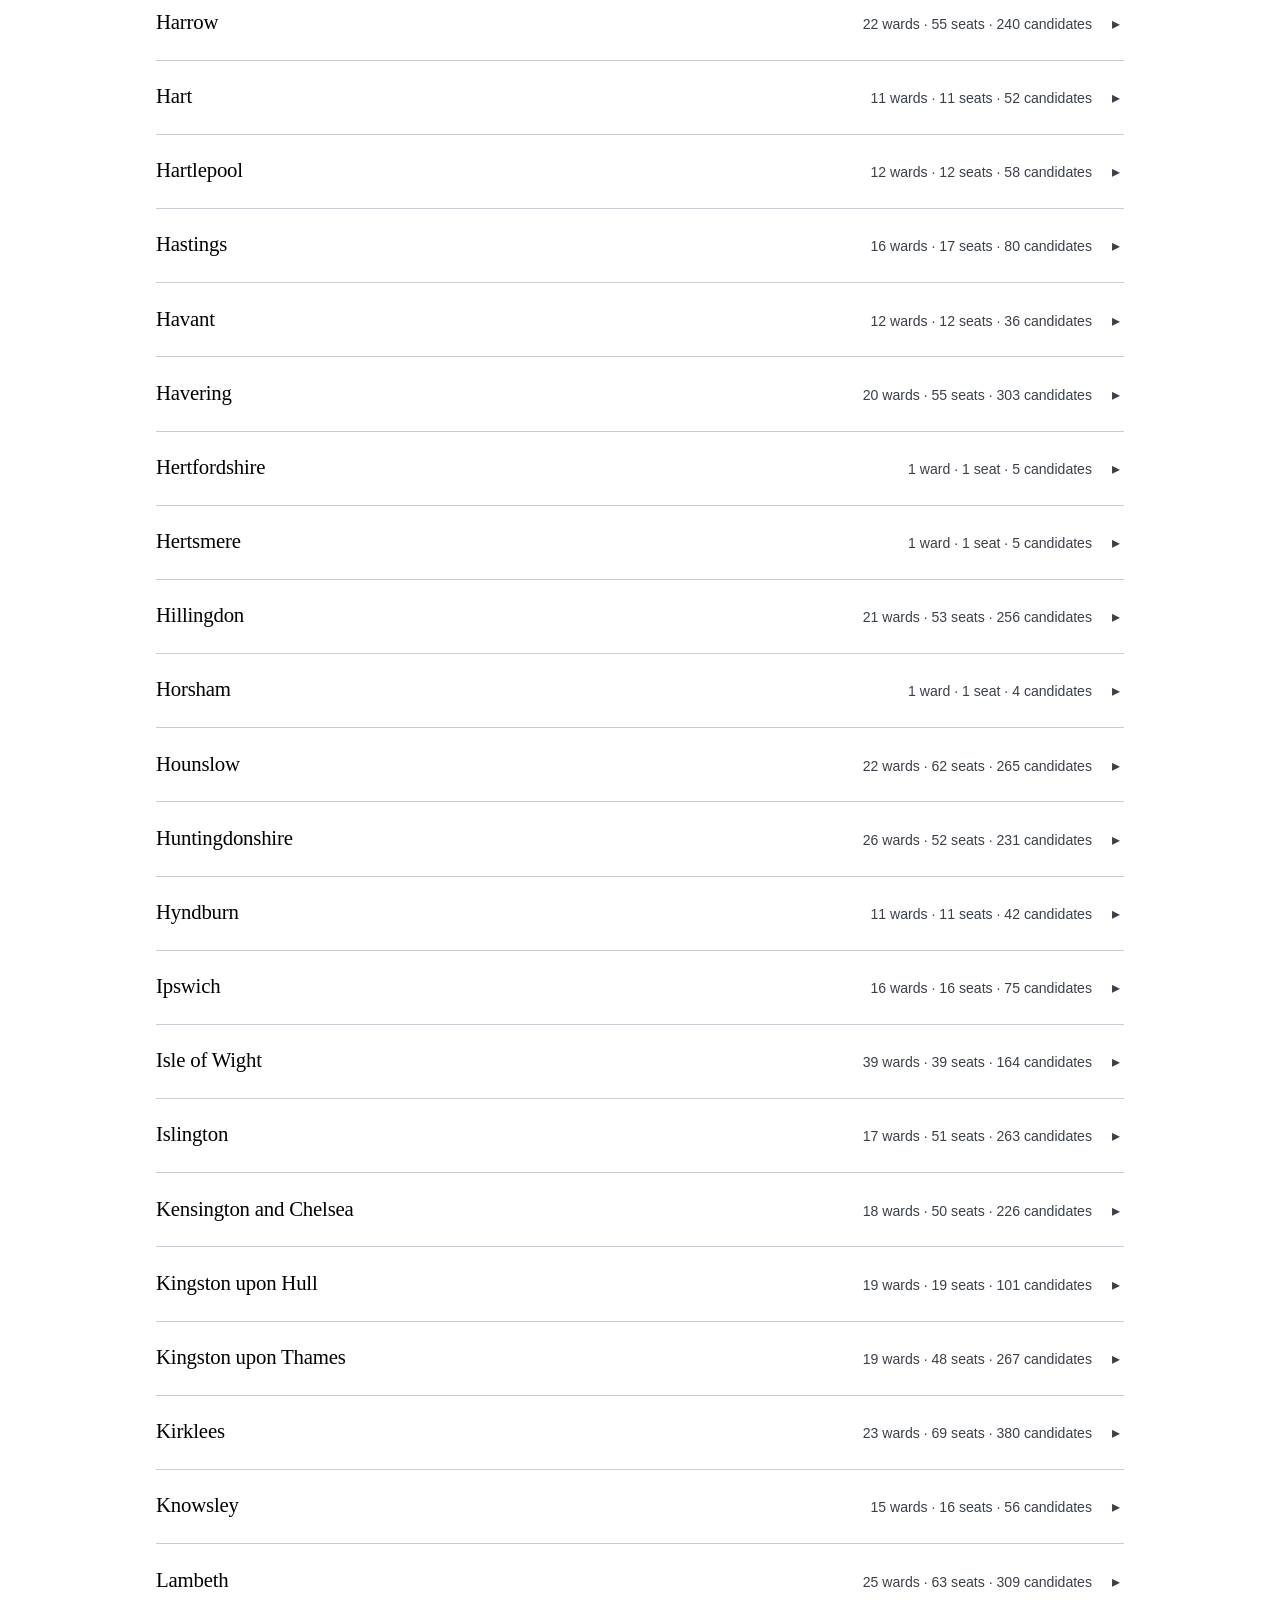
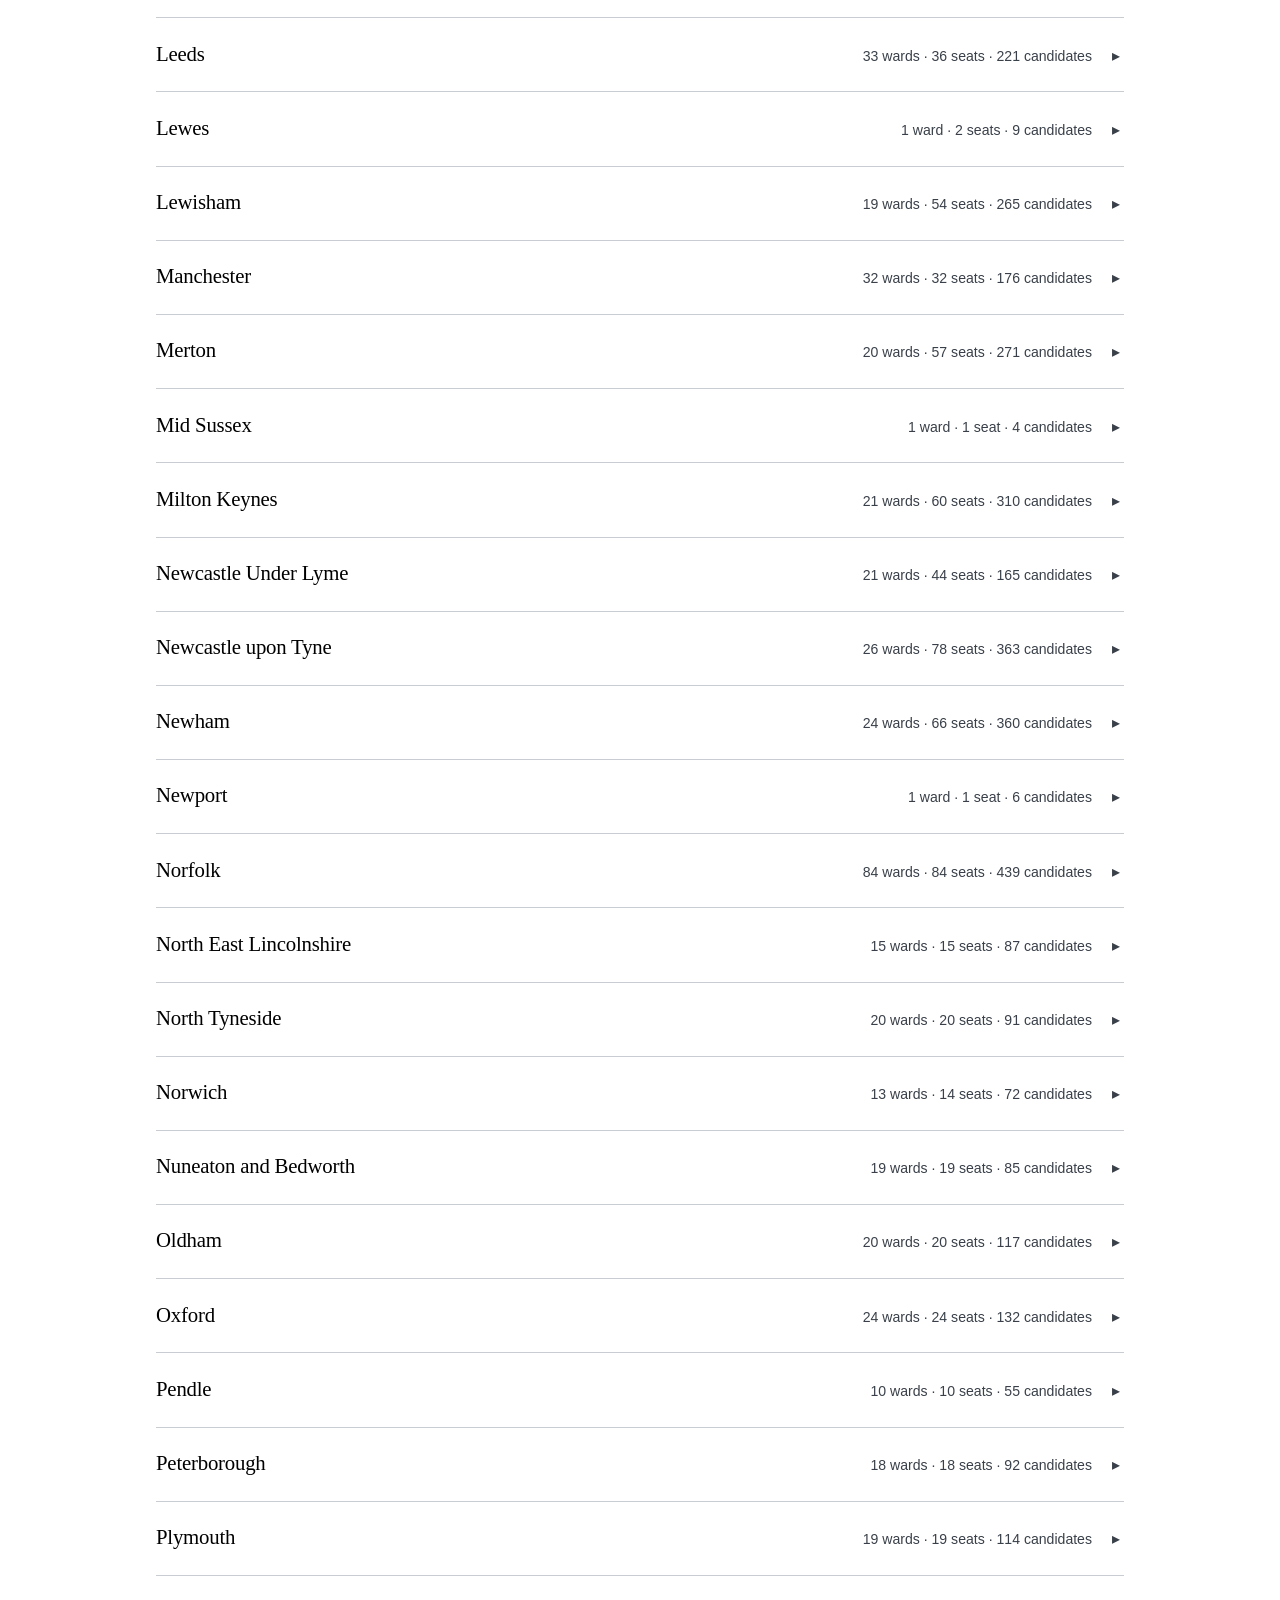
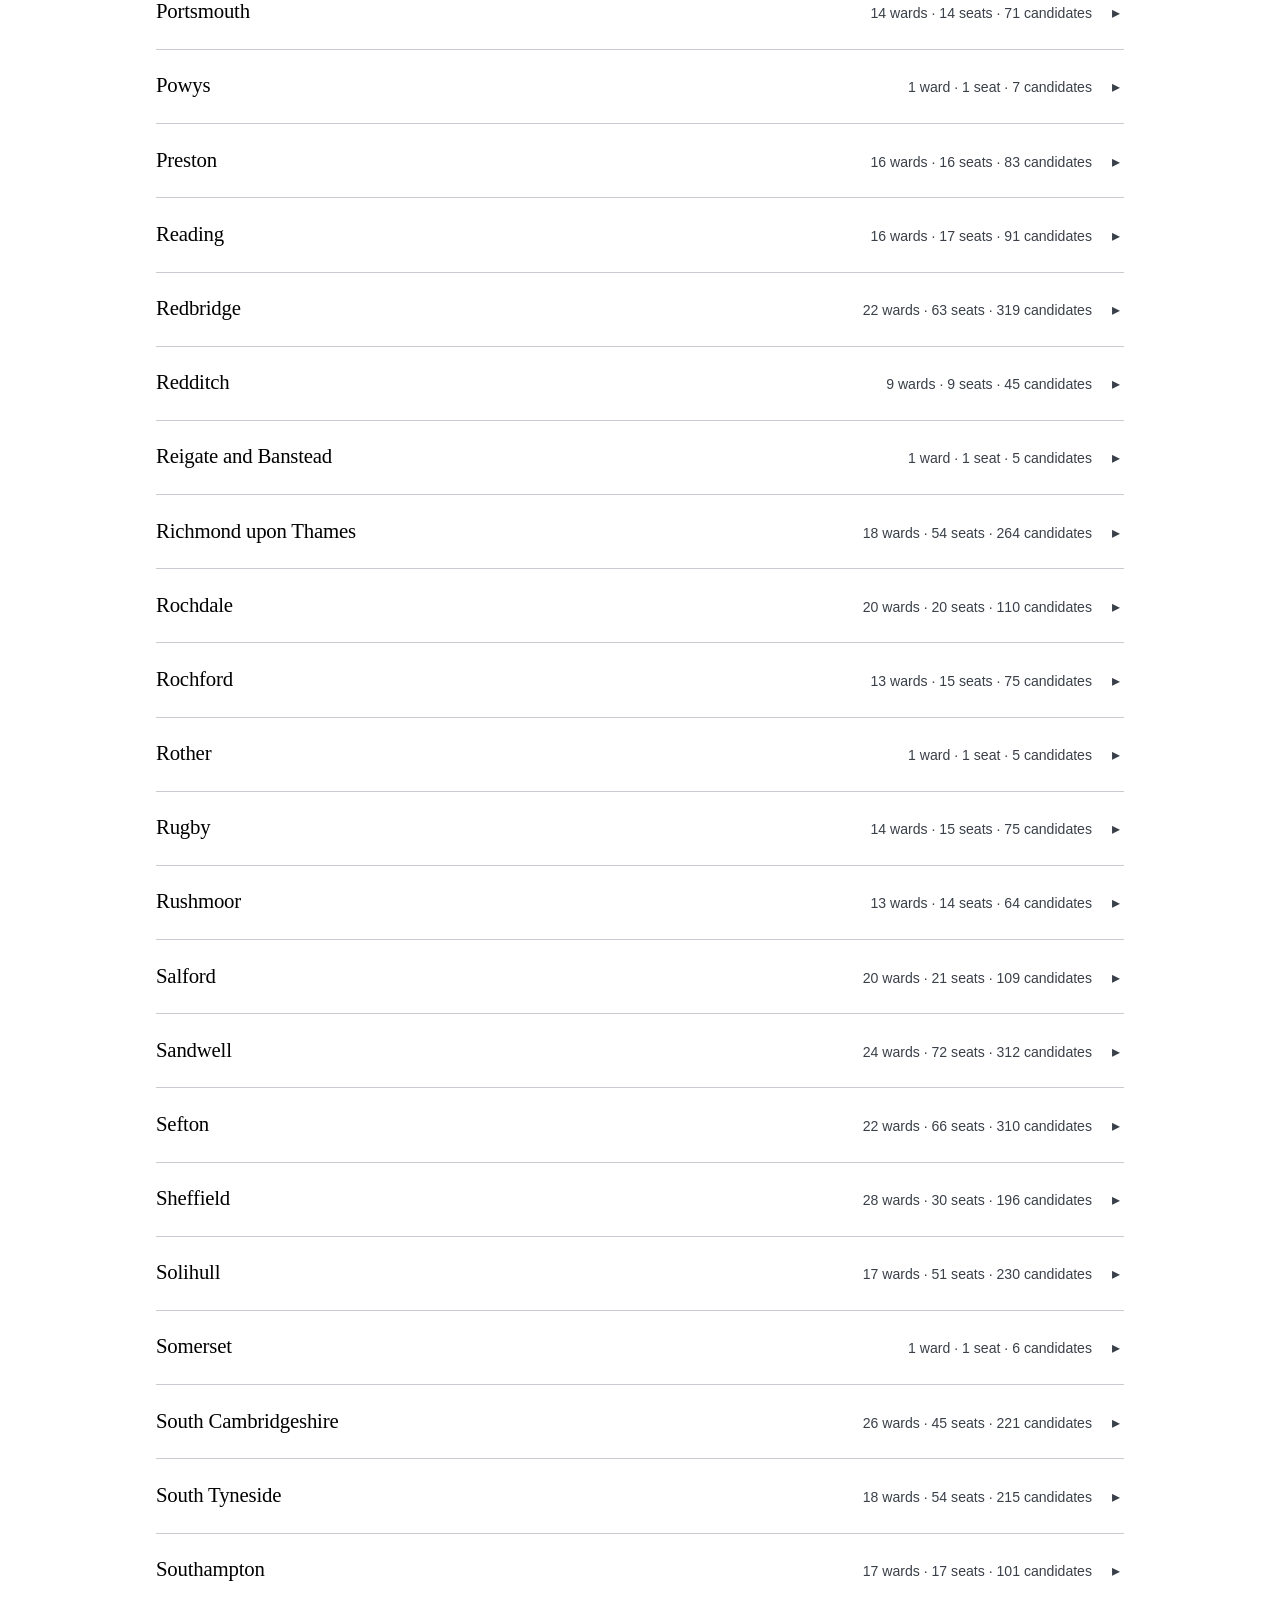
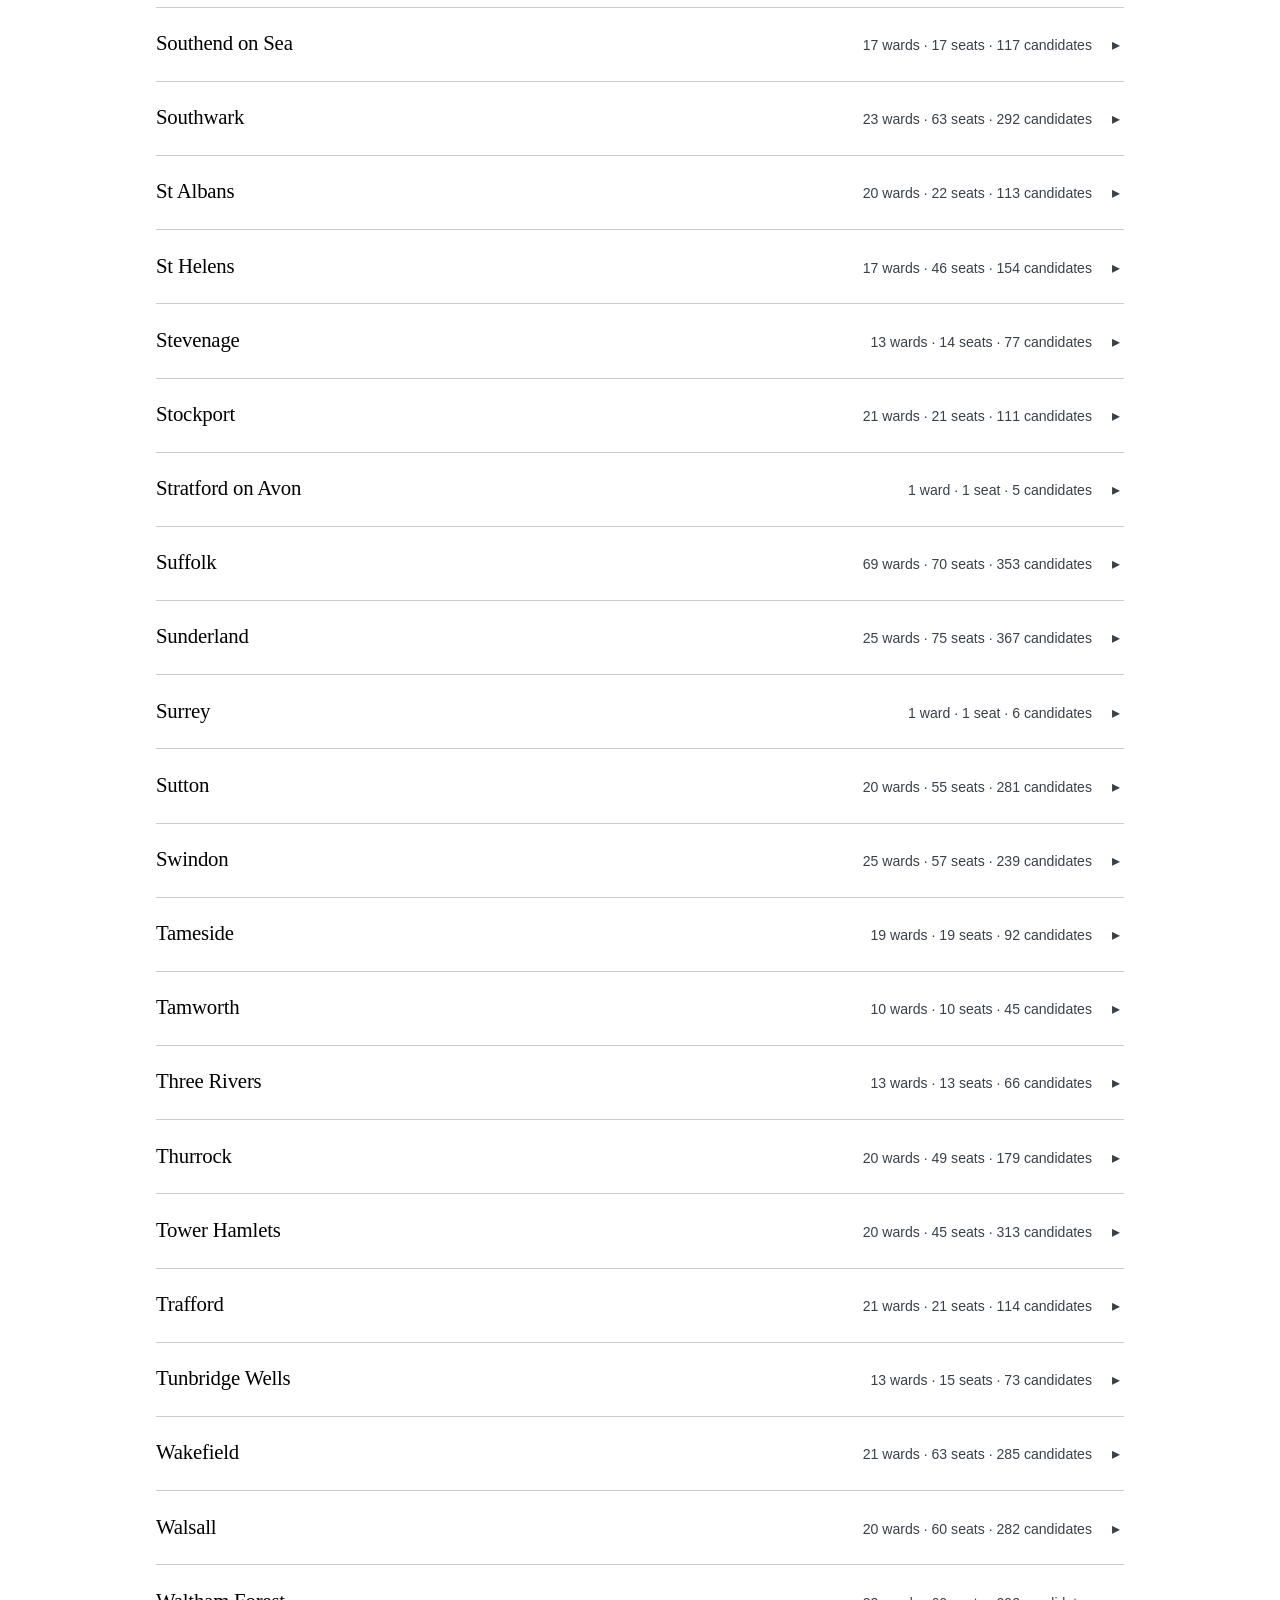
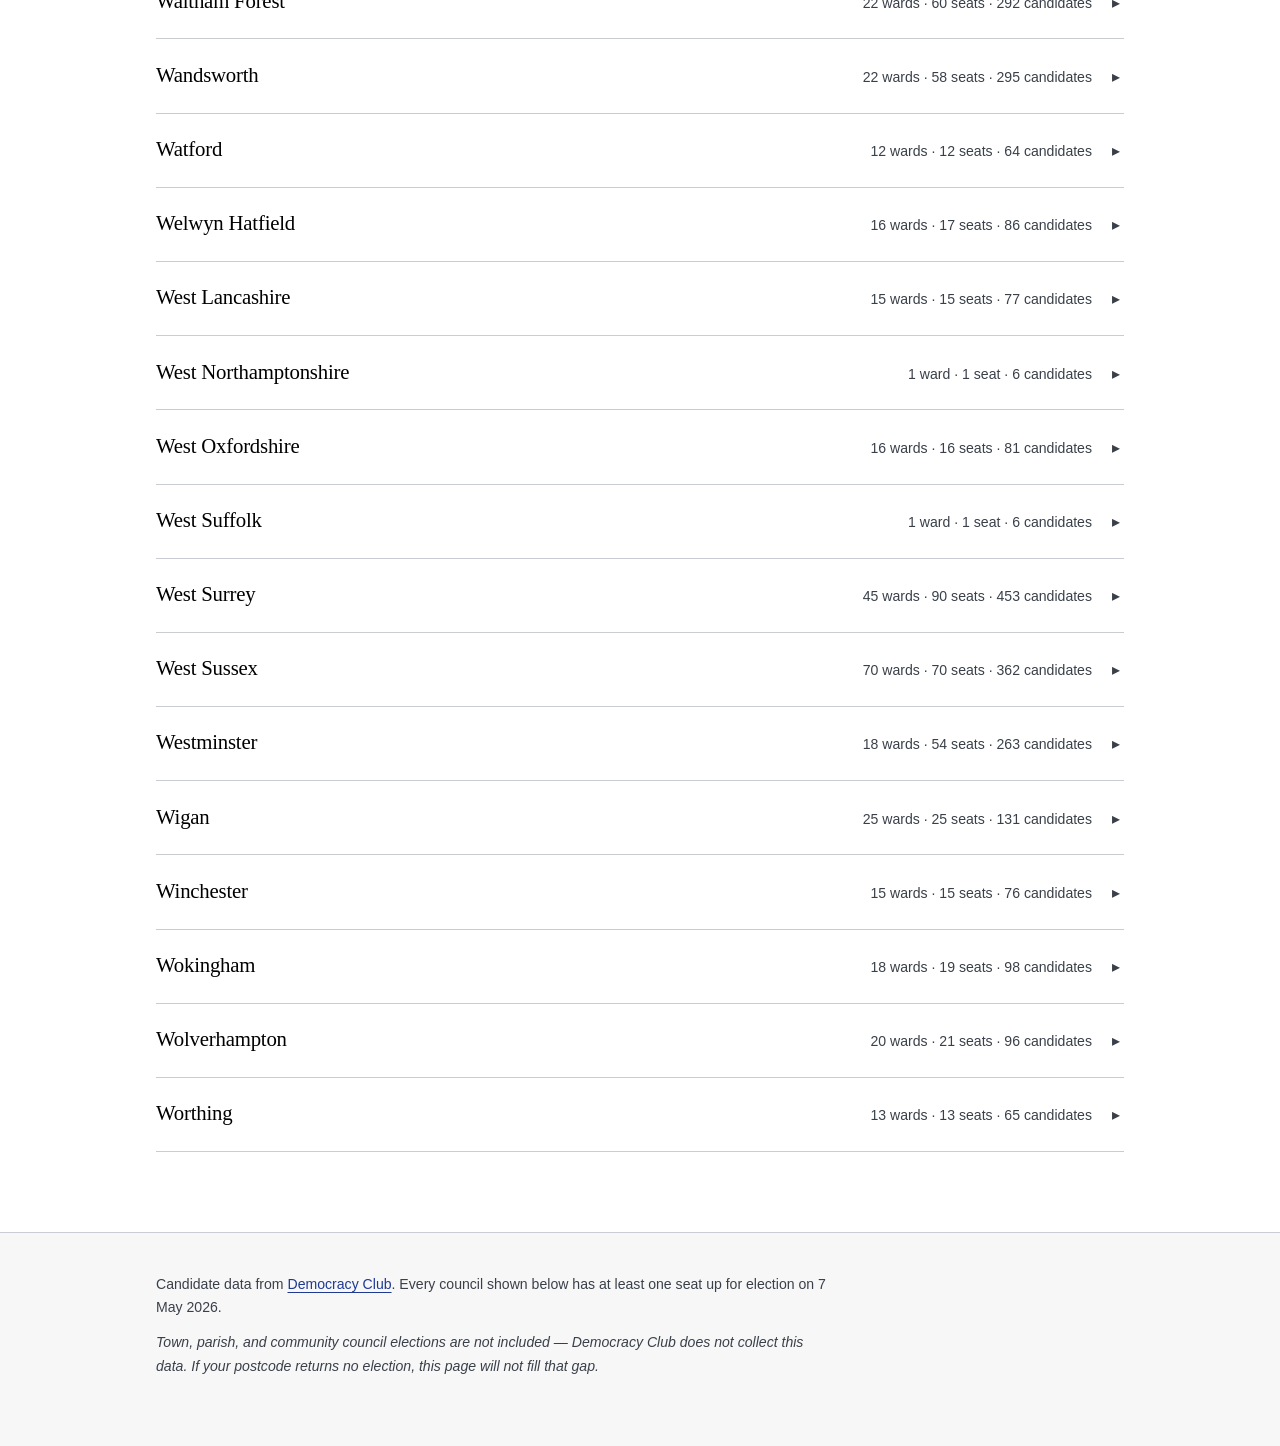
==== commit b0a53c22: "Security hardening: CSP, referrer policy, X-Content-Type-Options, SECURITY.md User asked "make the s" ====
--- a/all.html
+++ b/all.html
@@ -5,6 +5,15 @@
   <meta name="viewport" content="width=device-width, initial-scale=1.0" />
   <meta name="color-scheme" content="light only" />
   <meta name="theme-color" content="#ffffff" />
+
+  <!-- Security: Content Security Policy, referrer hardening. Deliberate
+       trust-boundary: scripts, styles, fonts, images, XHR/fetch are all
+       whitelisted to known civic data sources only (Democracy Club YNR,
+       postcodes.io). See SECURITY.md for rationale and caveats of
+       meta-delivered CSP. -->
+  <meta http-equiv="Content-Security-Policy" content="default-src 'self'; script-src 'self' 'sha256-27lUGhEs+obshPZiTGT3aqrkzlzxQXEiIPs3VfZWTvY=' 'sha256-OsLObyIPJ7+JVXh6M7ayK64Dzvxe0828+A/XZj1Cp4s=' 'sha256-hD/Wktsfec+99YOd64qZM9pO0VhZDZ+yru89PD+6JT8='; style-src 'self' 'unsafe-inline' https://fonts.googleapis.com; font-src 'self' https://fonts.gstatic.com; img-src 'self' data: https:; connect-src 'self' https://api.postcodes.io https://candidates.democracyclub.org.uk; frame-ancestors 'none'; base-uri 'self'; form-action 'self'; object-src 'none'; upgrade-insecure-requests" />
+  <meta name="referrer" content="strict-origin-when-cross-origin" />
+  <meta http-equiv="X-Content-Type-Options" content="nosniff" />
   <title>Browse all councils · Your Ballot</title>
   <meta name="description" content="Every UK council with elections on Thursday 7 May 2026, with wards and candidates. Non-partisan, ad-free, no accounts." />
 
--- a/css/styles.css
+++ b/css/styles.css
@@ -232,6 +232,126 @@
   border-bottom: 1px solid var(--line);
   align-items: start;
 }
+
+/* Compare card layout — shown on postcode results with photo + consistent facts */
+.candidate-compare {
+  grid-template-columns: 88px minmax(0, 1fr);
+  gap: 1.25rem;
+}
+.candidate-photo {
+  width: 88px;
+  height: 88px;
+  overflow: hidden;
+  background: var(--paper-alt);
+  border: 1px solid var(--line);
+  border-radius: 2px;
+  display: flex;
+  align-items: center;
+  justify-content: center;
+  flex-shrink: 0;
+}
+.candidate-photo img {
+  width: 100%;
+  height: 100%;
+  object-fit: cover;
+  display: block;
+}
+.candidate-photo.is-placeholder {
+  background:
+    repeating-linear-gradient(
+      135deg,
+      var(--paper-alt) 0px,
+      var(--paper-alt) 6px,
+      var(--line-soft) 6px,
+      var(--line-soft) 7px
+    );
+}
+.candidate-photo .photo-placeholder-mark::before {
+  content: "No photo";
+  font-size: .7rem;
+  color: var(--ink-mute);
+  letter-spacing: .04em;
+  text-transform: uppercase;
+  background: var(--paper);
+  padding: .15rem .35rem;
+  border-radius: 2px;
+}
+
+/* Consistent fact grid so every candidate shows the same slots */
+.candidate-facts {
+  display: grid;
+  grid-template-columns: repeat(auto-fit, minmax(130px, 1fr));
+  gap: .75rem 1.25rem;
+  margin: .85rem 0 0;
+  padding: .6rem 0 0;
+  border-top: 1px solid var(--line-soft);
+}
+.candidate-facts .fact {
+  display: flex;
+  flex-direction: column;
+  gap: .1rem;
+  margin: 0;
+}
+.candidate-facts dt {
+  font-size: .72rem;
+  letter-spacing: .08em;
+  text-transform: uppercase;
+  color: var(--ink-mute);
+  font-weight: 500;
+}
+.candidate-facts dd {
+  margin: 0;
+  font-size: .95rem;
+  color: var(--ink);
+  font-weight: 500;
+}
+.candidate-facts .fact-empty {
+  color: var(--ink-mute);
+  font-weight: 400;
+  font-style: italic;
+}
+
+/* Statement preview snippet */
+.candidate-statement-snippet {
+  margin: .85rem 0 0;
+  padding: .15rem 0 .15rem .85rem;
+  border-left: 2px solid var(--line);
+  color: var(--ink-soft);
+  font-size: .92rem;
+  line-height: 1.55;
+  font-style: italic;
+}
+
+/* Full profile CTA */
+.candidate-profile-link {
+  margin: .75rem 0 0;
+  font-size: .9rem;
+}
+.candidate-profile-link a {
+  color: var(--ink);
+  font-weight: 500;
+  text-decoration: none;
+  border-bottom: 1.5px solid var(--ink);
+  padding-bottom: 1px;
+  transition: color .15s, border-color .15s;
+}
+.candidate-profile-link a:hover {
+  color: var(--accent);
+  border-bottom-color: var(--accent);
+}
+
+@media (max-width: 560px) {
+  .candidate-compare {
+    grid-template-columns: 64px minmax(0, 1fr);
+    gap: .9rem;
+  }
+  .candidate-photo { width: 64px; height: 64px; }
+  .candidate-facts {
+    grid-template-columns: 1fr 1fr;
+    gap: .6rem 1rem;
+  }
+}
+
 .candidate-main { min-width: 0; }
 .candidate-name {
   font-family: var(--serif);
@@ -277,6 +397,206 @@
   color: var(--ink-mute);
   white-space: nowrap;
 }
+
+/* ---------- Full candidate statement (Democracy Club's own words) ---------- */
+.candidate-statement-full {
+  margin: 1rem 0 0;
+  padding: 1rem 1.1rem;
+  background: var(--paper-alt);
+  border-left: 3px solid var(--accent);
+  color: var(--ink);
+  font-size: .98rem;
+  line-height: 1.6;
+}
+.candidate-statement-full p {
+  margin: 0 0 .75rem;
+}
+.candidate-statement-full p:last-of-type { margin-bottom: 0; }
+.candidate-statement-full cite {
+  display: block;
+  margin-top: .75rem;
+  font-size: .82rem;
+  color: var(--ink-mute);
+  font-style: italic;
+}
+
+/* ---------- Priority-matcher tool ---------- */
+.priority-tool {
+  margin: 2.5rem 0 0;
+  padding: 1.75rem 1.5rem;
+  background: var(--paper-alt);
+  border: 1.5px solid var(--ink);
+}
+.priority-heading {
+  font-family: var(--serif);
+  font-weight: 500;
+  font-size: 1.35rem;
+  letter-spacing: -0.01em;
+  margin: 0 0 .5rem;
+}
+.priority-intro {
+  margin: 0 0 1rem;
+  color: var(--ink);
+  font-size: .98rem;
+  line-height: 1.55;
+}
+.priority-fieldset {
+  border: 0;
+  padding: 0;
+  margin: 0;
+}
+.priority-issues {
+  display: flex;
+  flex-wrap: wrap;
+  gap: .55rem;
+}
+.priority-chip {
+  display: inline-flex;
+  align-items: center;
+  gap: .45rem;
+  padding: .45rem .85rem;
+  background: var(--paper);
+  border: 1px solid var(--line);
+  border-radius: 2px;
+  font-size: .92rem;
+  cursor: pointer;
+  transition: border-color .15s ease, background .15s ease;
+  user-select: none;
+}
+.priority-chip:hover { border-color: var(--ink); }
+.priority-chip input[type="checkbox"] {
+  margin: 0;
+  accent-color: var(--ink);
+  cursor: pointer;
+}
+.priority-chip:has(input:checked) {
+  background: var(--ink);
+  color: var(--paper);
+  border-color: var(--ink);
+}
+.priority-note {
+  margin: 1rem 0 0;
+  font-size: .88rem;
+  color: var(--ink-mute);
+}
+
+/* Candidate-position inline block (shows when priority issues selected) */
+.candidate-positions {
+  margin: .95rem 0 0;
+  padding: .85rem 1rem;
+  background: var(--paper);
+  border: 1px solid var(--line);
+  border-radius: 2px;
+}
+.candidate-positions-intro {
+  margin: 0 0 .6rem;
+  font-size: .88rem;
+  color: var(--ink-soft);
+}
+.candidate-positions-disclaimer {
+  display: block;
+  font-size: .78rem;
+  color: var(--ink-mute);
+  font-style: italic;
+  margin-top: .15rem;
+}
+.candidate-positions-list {
+  margin: 0;
+  display: grid;
+  gap: .55rem;
+}
+.candidate-position-item {
+  display: grid;
+  grid-template-columns: 9rem minmax(0, 1fr);
+  gap: .75rem;
+  align-items: baseline;
+}
+.candidate-position-item dt {
+  font-size: .75rem;
+  letter-spacing: .06em;
+  text-transform: uppercase;
+  color: var(--ink-mute);
+  font-weight: 600;
+}
+.candidate-position-item dd {
+  margin: 0;
+  font-size: .92rem;
+  color: var(--ink);
+  line-height: 1.5;
+}
+.candidate-position-item.is-empty dd { color: var(--ink-mute); font-style: italic; }
+@media (max-width: 560px) {
+  .candidate-position-item {
+    grid-template-columns: 1fr;
+    gap: .15rem;
+  }
+}
+
+/* ---------- Council powers details ---------- */
+.council-powers {
+  margin: 2rem 0 0;
+  border: 1px solid var(--line);
+  background: var(--paper);
+}
+.council-powers > summary {
+  padding: .95rem 1.1rem;
+  font-weight: 500;
+  font-size: 1rem;
+  color: var(--ink-soft);
+  cursor: pointer;
+  list-style: none;
+  position: relative;
+  padding-right: 2.2rem;
+  transition: background .15s ease;
+}
+.council-powers > summary::-webkit-details-marker { display: none; }
+.council-powers > summary::after {
+  content: "+";
+  position: absolute;
+  right: 1.1rem;
+  top: 50%;
+  transform: translateY(-50%);
+  font-size: 1.3rem;
+  color: var(--ink-mute);
+  line-height: 1;
+  font-weight: 400;
+}
+.council-powers[open] > summary::after { content: "−"; }
+.council-powers > summary:hover { background: var(--paper-alt); }
+.council-powers > summary:focus-visible {
+  outline: 3px solid var(--accent);
+  outline-offset: -3px;
+}
+.council-powers-body {
+  padding: .25rem 1.1rem 1.25rem;
+  border-top: 1px solid var(--line-soft);
+}
+.council-powers-body p { margin: .85rem 0; font-size: .95rem; line-height: 1.55; }
+.council-powers-body dl { margin: 0; }
+.council-powers-body dt {
+  font-weight: 600;
+  font-size: .95rem;
+  color: var(--ink);
+  margin-top: 1rem;
+}
+.council-powers-body dd {
+  margin: .3rem 0 0;
+  color: var(--ink-soft);
+  font-size: .92rem;
+  line-height: 1.6;
+}
+.council-powers-note {
+  margin-top: 1rem;
+  padding: .7rem .85rem;
+  background: var(--paper-alt);
+  border-left: 3px solid var(--line);
+  font-size: .88rem !important;
+  color: var(--ink-mute);
+  font-style: italic;
+}
+
+/* Drop the old snippet style (superseded by .candidate-statement-full) */
+.candidate-statement-snippet { display: none; }
 
 /* ---------- Next steps (polling station + share) ---------- */
 .next-steps {
@@ -581,6 +901,265 @@
 .back-link:focus-visible {
   outline: 3px solid var(--accent);
   outline-offset: 3px;
+}
+
+/* ---------- Candidate page (candidate.html) ---------- */
+.candidate-page {
+  padding: 2rem 0 5rem;
+}
+.candidate-top {
+  display: grid;
+  grid-template-columns: minmax(0, 1fr) auto;
+  gap: 1.5rem;
+  padding-bottom: 2rem;
+  border-bottom: 1px solid var(--line);
+}
+.candidate-top-meta p {
+  margin: 0 0 .35rem;
+  font-size: 1.05rem;
+}
+.candidate-top-meta .candidate-party {
+  display: inline-flex;
+  align-items: center;
+  gap: .5rem;
+  font-weight: 500;
+}
+.candidate-top-meta .candidate-ward {
+  color: var(--ink-soft);
+}
+.candidate-top-meta .candidate-seat {
+  color: var(--ink-mute);
+  font-size: .95rem;
+  margin-top: .25rem;
+}
+.candidate-top-photo img {
+  width: 140px;
+  height: 140px;
+  object-fit: cover;
+  border: 1px solid var(--line);
+  border-radius: 2px;
+}
+@media (max-width: 560px) {
+  .candidate-top { grid-template-columns: 1fr; }
+  .candidate-top-photo img { width: 100%; height: auto; max-height: 280px; }
+}
+
+.candidate-section {
+  padding: 2.25rem 0 0;
+}
+.candidate-section h2 {
+  font-family: var(--serif);
+  font-weight: 500;
+  font-size: 1.4rem;
+  letter-spacing: -0.01em;
+  margin: 0 0 1rem;
+}
+
+/* Links list */
+.candidate-links-list {
+  list-style: none;
+  padding: 0;
+  margin: 0;
+  display: grid;
+  grid-template-columns: repeat(auto-fit, minmax(180px, 1fr));
+  gap: .4rem 1rem;
+}
+.candidate-links-list a {
+  color: var(--ink);
+  text-decoration: none;
+  border-bottom: 1px solid var(--line);
+  padding-bottom: 1px;
+  transition: color .15s, border-color .15s;
+}
+.candidate-links-list a:hover {
+  color: var(--accent);
+  border-bottom-color: var(--accent);
+}
+.candidate-links-empty {
+  margin: 0;
+  color: var(--ink-mute);
+  font-size: .95rem;
+}
+
+/* Personal statement */
+.candidate-statement {
+  font-size: 1.05rem;
+  line-height: 1.7;
+  border-left: 3px solid var(--accent);
+  padding: .2rem 0 .2rem 1.1rem;
+  color: var(--ink);
+  white-space: pre-wrap;
+}
+.candidate-statement-source {
+  margin: .65rem 0 0;
+  font-size: .85rem;
+  color: var(--ink-mute);
+  font-style: italic;
+}
+
+/* History list */
+.candidate-history {
+  list-style: none;
+  padding: 0;
+  margin: 0;
+}
+.candidate-history li {
+  display: grid;
+  grid-template-columns: 4rem minmax(0, 2fr) minmax(0, 1.5fr) auto;
+  gap: 1rem;
+  align-items: baseline;
+  padding: .65rem 0;
+  border-bottom: 1px dotted var(--line);
+  font-size: .95rem;
+}
+.candidate-history li:last-child { border-bottom: 0; }
+.history-year { font-weight: 600; color: var(--ink); }
+.history-post { color: var(--ink); }
+.history-party { color: var(--ink-soft); }
+.history-result {
+  justify-self: end;
+  font-size: .85rem;
+  padding: .15rem .55rem;
+  border: 1px solid var(--line);
+  border-radius: 999px;
+  background: var(--paper-alt);
+  color: var(--ink-soft);
+  white-space: nowrap;
+}
+.history-result--won {
+  background: #e8f5e8;
+  border-color: #1d7f1d;
+  color: #1d7f1d;
+}
+.history-result--lost {
+  background: var(--paper-alt);
+  border-color: var(--line);
+  color: var(--ink-mute);
+}
+.candidate-history-empty {
+  margin: 0;
+  color: var(--ink-mute);
+  font-size: .95rem;
+}
+
+@media (max-width: 560px) {
+  .candidate-history li {
+    grid-template-columns: 3rem minmax(0, 1fr);
+    gap: .25rem 1rem;
+  }
+  .history-party { grid-column: 2; color: var(--ink-mute); font-size: .88rem; }
+  .history-result { grid-column: 2; justify-self: start; margin-top: .2rem; }
+}
+
+/* Other candidates in same ward */
+.ward-others {
+  list-style: none;
+  padding: 0;
+  margin: 0;
+  display: grid;
+  gap: 0;
+  border-top: 1px solid var(--line);
+}
+.ward-other-link {
+  display: grid;
+  grid-template-columns: minmax(0, 1.2fr) minmax(0, 1fr);
+  gap: 1rem;
+  align-items: baseline;
+  padding: .85rem 0;
+  border-bottom: 1px solid var(--line);
+  color: var(--ink);
+  text-decoration: none;
+  transition: background .1s;
+}
+.ward-other-link:hover { background: var(--paper-alt); }
+.ward-other-name { font-family: var(--serif); font-size: 1.1rem; font-weight: 500; }
+.ward-other-party {
+  display: inline-flex;
+  align-items: center;
+  gap: .45rem;
+  color: var(--ink-soft);
+  font-size: .95rem;
+}
+
+/* Make candidate names visibly clickable — a subtle but visible
+   underline so users know the name links to the candidate's profile */
+.candidate-name a,
+.candidate-item-name a {
+  color: inherit;
+  text-decoration: none;
+  border-bottom: 1px solid var(--line);
+  transition: border-color .15s, color .15s;
+}
+.candidate-name a:hover,
+.candidate-item-name a:hover {
+  color: var(--accent);
+  border-bottom-color: var(--accent);
+}
+
+/* ---------- Party positions block ---------- */
+.party-positions {
+  margin: 1.25rem 0 0;
+  padding: 1.1rem 0 0;
+  border-top: 1px solid var(--line);
+}
+.party-positions-heading {
+  font-family: var(--sans);
+  font-weight: 600;
+  font-size: .78rem;
+  letter-spacing: .08em;
+  text-transform: uppercase;
+  color: var(--ink-mute);
+  margin: 0 0 .85rem;
+}
+.party-positions-list {
+  margin: 0;
+  padding: 0;
+  display: grid;
+  gap: 0;
+}
+.party-position {
+  display: grid;
+  grid-template-columns: 11rem minmax(0, 1fr);
+  gap: 1.25rem;
+  align-items: baseline;
+  padding: .7rem 0;
+  border-bottom: 1px dotted var(--line);
+}
+.party-position:last-child { border-bottom: 0; }
+.party-position dt {
+  font-weight: 600;
+  font-size: .92rem;
+  color: var(--ink);
+  margin: 0;
+}
+.party-position dd {
+  margin: 0;
+  color: var(--ink-soft);
+  font-size: .95rem;
+  line-height: 1.55;
+}
+.party-positions-disclaimer {
+  margin: 1rem 0 0;
+  font-size: .82rem;
+  color: var(--ink-mute);
+  line-height: 1.5;
+  font-style: italic;
+  padding: .65rem .85rem;
+  background: var(--paper-alt);
+  border-left: 3px solid var(--line);
+}
+@media (max-width: 560px) {
+  .party-position {
+    grid-template-columns: 1fr;
+    gap: .2rem;
+    padding: .75rem 0;
+  }
+  .party-position dt {
+    font-size: .75rem;
+    letter-spacing: .06em;
+    text-transform: uppercase;
+    color: var(--ink-mute);
+  }
 }
 
 /* ---------- Party row tweaks on parties.html ---------- */
